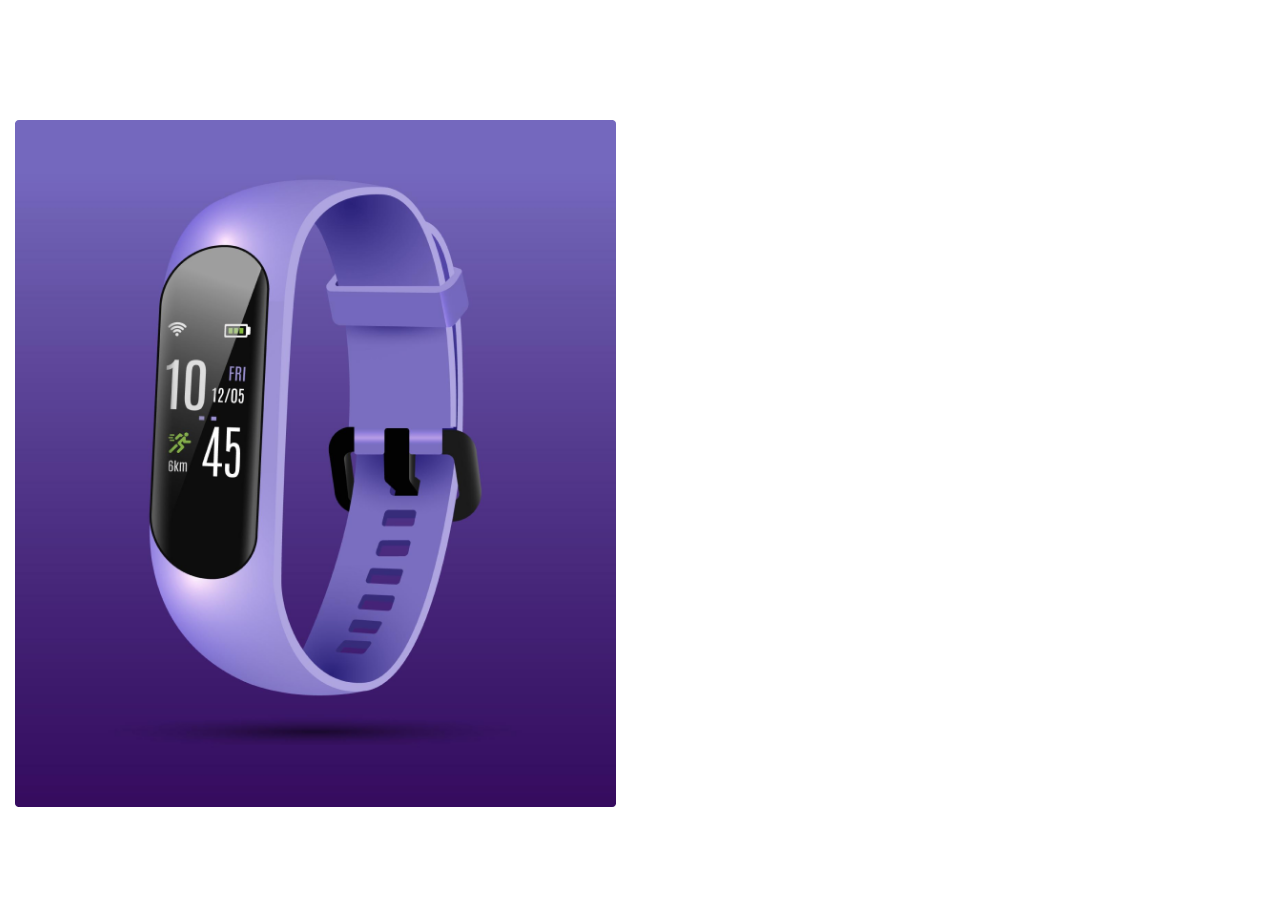
==== product-details.html @ db8105b0 "sass, bootstrap, fontawesome, font added" ====
<!DOCTYPE html>
<html lang="en">

<head>
    <meta charset="UTF-8">
    <meta name="viewport" content="width=device-width, initial-scale=1">
    <title>Product Detials Page HTML Template</title>
    <meta name="description" content="Responsive HTML5 Section Template">
    <meta name="keywords"
        content="product, product section, onepage, creative, modern, bootstrap 5, multipurpose, clean">
    <meta name="author" content="Themes Studio">
    <meta name="website" content="https://themes-studio.com">
    <meta name="email" content="themesstudiox@gmail.com">
    <meta name="version" content="1.0.0">
    <!-- favicon -->
    <link rel="shortcut icon" type="image/x-icon" href="assets/img/favicon.ico">
    <!-- Bootstrap Core CSS -->
    <link rel="stylesheet" href="assets/css/bootstrap.min.css">
    <!-- Fontawesome Icons CSS -->
    <link rel="stylesheet" href="assets/css/fontawesome-all.min.css">
    <!-- Custom  CSS -->
    <link rel="stylesheet" href="assets/css/style.css">
</head>

<body>
    <!-- ==========Product Section Starts Here========== -->
    <section class="product product--one">
        <div class="container">

            <div class="row g-5">

                <div class="col-xl-6 col-lg-6 col-md-12">
                    <div class="product__thumb">

                        <img class="img-fluid" src="assets/img/product/big-violet.png" alt="Product">

                    </div>
                </div>

                <div class="col-xl-6 col-lg-6 col-md-12 d-flex align-items-center">
                    <div class="product__content">



                    </div>
                </div>

            </div>
        </div>
    </section>
    <!-- ==========Product Section Ends Here========== -->

    <!-- JavaScript -->
    <script src="assets/js/bootstrap.bundle.min.js"></script>
    <script src="assets/js/app.js"></script>
</body>

</html>
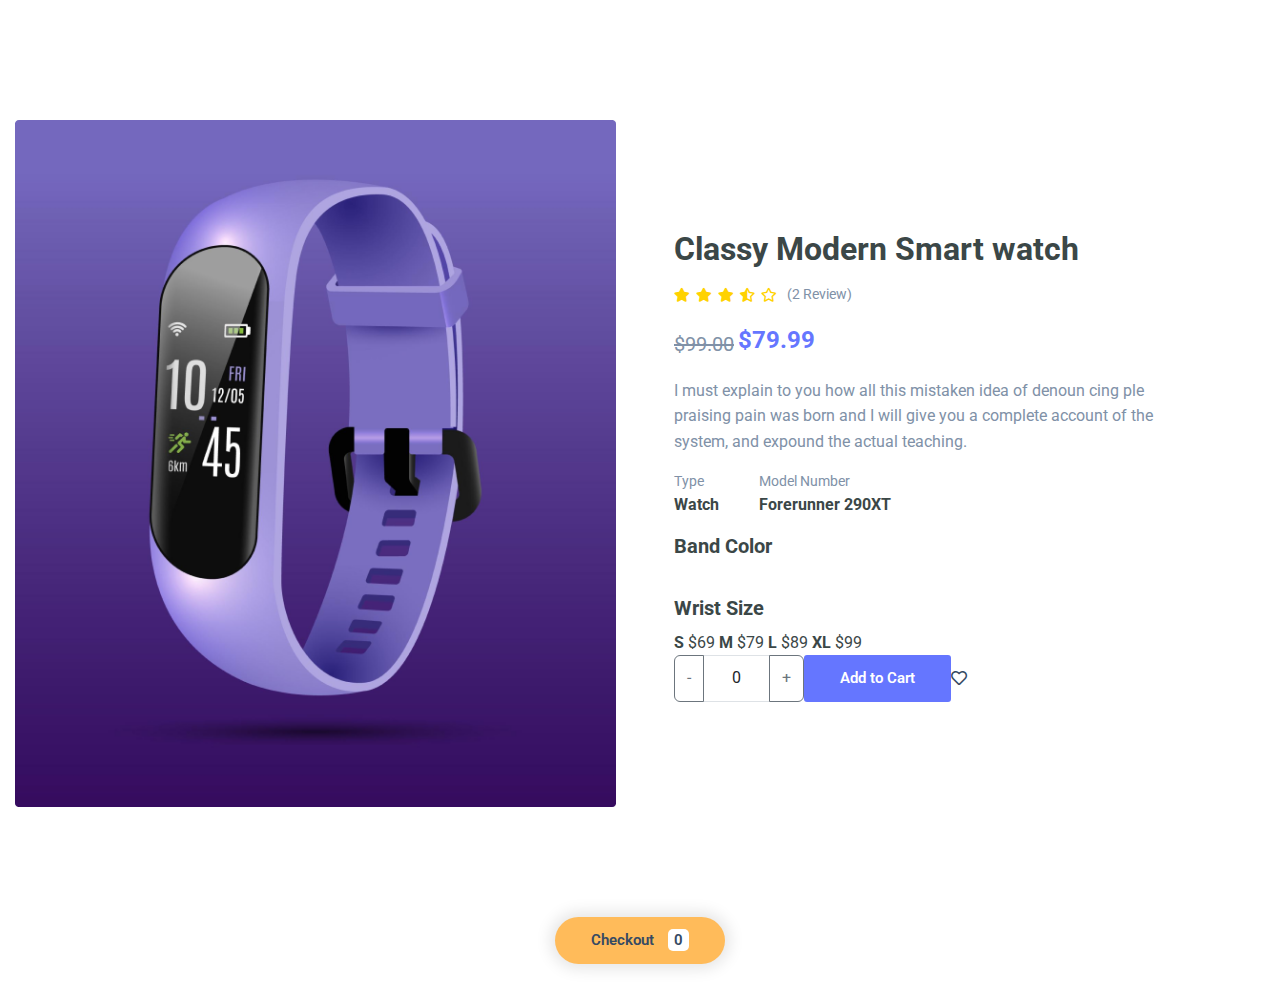
==== commit 06548ecc: "ui design completed" ====
--- a/product-details.html
+++ b/product-details.html
@@ -18,37 +18,164 @@
     <link rel="stylesheet" href="assets/css/bootstrap.min.css">
     <!-- Fontawesome Icons CSS -->
     <link rel="stylesheet" href="assets/css/fontawesome-all.min.css">
+    <!-- Spacing  CSS -->
+    <link rel="stylesheet" href="assets/css/spacing.css">
     <!-- Custom  CSS -->
     <link rel="stylesheet" href="assets/css/style.css">
 </head>
 
 <body>
-    <!-- ==========Product Section Starts Here========== -->
-    <section class="product product--one">
-        <div class="container">
+    <main>
 
-            <div class="row g-5">
+        <!-- ==========Product Section Starts Here========== -->
+        <section class="product product--one">
+            <div class="container">
 
-                <div class="col-xl-6 col-lg-6 col-md-12">
-                    <div class="product__thumb">
+                <div class="row g-5  mb_110">
 
-                        <img class="img-fluid" src="assets/img/product/big-violet.png" alt="Product">
+                    <div class="col-xl-6 col-lg-6 col-md-12">
+                        <div class="product__thumb">
 
+                            <img class="img-fluid" src="assets/img/product/big-violet.png" alt="Product">
+
+                        </div>
                     </div>
+
+                    <div class="col-xl-6 col-lg-6 col-md-12 d-flex align-items-center">
+                        <div class="product__content">
+
+                            <div class="product__content--name mb_10">
+                                <h2>Classy Modern Smart watch</h2>
+                            </div>
+
+                            <div class="product__content--rating-review">
+                                <div class="rating">
+                                    <i class="fas fa-star"></i>
+                                    <i class="fas fa-star"></i>
+                                    <i class="fas fa-star"></i>
+                                    <i class="fas fa-star-half-alt"></i>
+                                    <i class="far fa-star"></i>
+                                </div>
+                                <p class="review">(2 Review)</p>
+                            </div>
+
+                            <div class="product__content--price mb_12">
+                                <span class="old-price">$99.00</span>
+                                <h3 class="current-price">$79.99</h3>
+                            </div>
+
+                            <div class="product__content--description mb_14">
+                                <p>I must explain to you how all this mistaken idea of denoun cing ple praising pain was
+                                    born and I will give you a
+                                    complete account of the system, and expound the actual teaching.</p>
+                            </div>
+
+                            <div class="product__content--type-model mb_14">
+                                <div class="type">
+                                    <p>Type</p>
+                                    <span>Watch</span>
+                                </div>
+
+                                <div class="model">
+                                    <p>Model Number</p>
+                                    <span>Forerunner 290XT</span>
+                                </div>
+                            </div>
+
+                            <div class="product__content--brand-color">
+                                <h5>Band Color</h5>
+                                <div class="color-varient">
+
+                                    <!-- Violet Color Option -->
+                                    <input type="radio" class="btn-check" name="bandColor" id="colorViolet"
+                                        autocomplete="off" />
+                                    <label class="color-circle violet" for="colorViolet"></label>
+
+                                    <!-- Cyan Color Option -->
+                                    <input type="radio" class="btn-check" name="bandColor" id="colorCyan"
+                                        autocomplete="off" />
+                                    <label class="color-circle cyan" for="colorCyan"></label>
+
+                                    <!-- Blue Color Option -->
+                                    <input type="radio" class="btn-check" name="bandColor" id="colorBlue"
+                                        autocomplete="off" />
+                                    <label class="color-circle blue" for="colorBlue"></label>
+
+                                    <!-- Black Color Option -->
+                                    <input type="radio" class="btn-check" name="bandColor" id="colorBlack"
+                                        autocomplete="off" />
+                                    <label class="color-circle black" for="colorBlack"></label>
+
+                                </div>
+                            </div>
+
+                            <div class="product__content--size-varient">
+                                <h5>Wrist Size</h5>
+                                <div class="size-varient-all">
+
+                                    <input type="radio" class="btn-check" name="bandSize" id="SSize" value="69"
+                                        autocomplete="off" />
+                                    <label class="size-varient-item" for="SSize"><strong>S</strong> $69</label>
+
+                                    <input type="radio" class="btn-check" name="bandSize" id="MSize" value="79"
+                                        autocomplete="off" />
+                                    <label class="size-varient-item" for="MSize"><strong>M</strong> $79</label>
+
+                                    <input type="radio" class="btn-check" name="bandSize" id="LSize" value="89"
+                                        autocomplete="off" />
+                                    <label class="size-varient-item" for="LSize"><strong>L</strong> $89</label>
+
+                                    <input type="radio" class="btn-check" name="bandSize" id="XLSize" value="99"
+                                        autocomplete="off" />
+                                    <label class="size-varient-item" for="XLSize"><strong>XL</strong> $99</label>
+                                </div>
+                            </div>
+
+                            <!-- <p>Total Price: <span id="totalPrice">$69</span></p> -->
+
+                            <div class="product__content--cart-action">
+
+                                <div class="input-group" style="width: 130px">
+                                    <button class="btn btn-outline-secondary" type="button" id="decrement">
+                                        -
+                                    </button>
+                                    <input type="text" class="form-control text-center" value="0" id="quantity"
+                                        readonly />
+                                    <button class="btn btn-outline-secondary" type="button" id="increment">
+                                        +
+                                    </button>
+                                </div>
+
+                                <button class="ts-btn1">Add to Cart</button>
+
+                                <a class="heart d-flex align-items-center justify-content-center" href="#"><i
+                                        class="far fa-heart"></i></a>
+
+                            </div>
+
+                        </div>
+                    </div>
+
                 </div>
 
-                <div class="col-xl-6 col-lg-6 col-md-12 d-flex align-items-center">
-                    <div class="product__content">
+                <div class="row">
+
+                    <div class="col-xl-12">
+                        <div class="product-checkout-btn text-center">
+                            <button class="ts-btn2 btn-checkout" data-bs-toggle="modal" data-bs-target="#cartModal">
+                                Checkout <span id="total_item" class="count">0</span>
+                            </button>
+                        </div>
+                    </div>
+
+                </div>
 
 
+            </div>
+        </section>
+        <!-- ==========Product Section Ends Here========== -->
 
-                    </div>
-                </div>
-
-            </div>
-        </div>
-    </section>
-    <!-- ==========Product Section Ends Here========== -->
+    </main>
 
     <!-- JavaScript -->
     <script src="assets/js/bootstrap.bundle.min.js"></script>
--- a/assets/css/spacing.css
+++ b/assets/css/spacing.css
@@ -0,0 +1,6421 @@
+/*--
+    - Spacing All
+-----------------------------------------*/
+/*-- Margin Top --*/
+.mt_1 {
+    margin-top: 1px;
+}
+
+.mt_2 {
+    margin-top: 2px;
+}
+
+.mt_3 {
+    margin-top: 3px;
+}
+
+.mt_4 {
+    margin-top: 4px;
+}
+
+.mt_5 {
+    margin-top: 5px;
+}
+
+.mt_6 {
+    margin-top: 6px;
+}
+
+.mt_7 {
+    margin-top: 7px;
+}
+
+.mt_8 {
+    margin-top: 8px;
+}
+
+.mt_9 {
+    margin-top: 9px;
+}
+
+.mt_10 {
+    margin-top: 10px;
+}
+
+.mt_11 {
+    margin-top: 11px;
+}
+
+.mt_12 {
+    margin-top: 12px;
+}
+
+.mt_13 {
+    margin-top: 13px;
+}
+
+.mt_14 {
+    margin-top: 14px;
+}
+
+.mt_15 {
+    margin-top: 15px;
+}
+
+.mt_16 {
+    margin-top: 16px;
+}
+
+.mt_17 {
+    margin-top: 17px;
+}
+
+.mt_18 {
+    margin-top: 18px;
+}
+
+.mt_19 {
+    margin-top: 19px;
+}
+
+.mt_20 {
+    margin-top: 20px;
+}
+
+.mt_21 {
+    margin-top: 21px;
+}
+
+.mt_22 {
+    margin-top: 22px;
+}
+
+.mt_23 {
+    margin-top: 23px;
+}
+
+.mt_24 {
+    margin-top: 24px;
+}
+
+.mt_25 {
+    margin-top: 25px;
+}
+
+.mt_26 {
+    margin-top: 26px;
+}
+
+.mt_27 {
+    margin-top: 27px;
+}
+
+.mt_28 {
+    margin-top: 28px;
+}
+
+.mt_29 {
+    margin-top: 29px;
+}
+
+.mt_30 {
+    margin-top: 30px;
+}
+
+.mt_31 {
+    margin-top: 31px;
+}
+
+.mt_32 {
+    margin-top: 32px;
+}
+
+.mt_33 {
+    margin-top: 33px;
+}
+
+.mt_34 {
+    margin-top: 34px;
+}
+
+.mt_35 {
+    margin-top: 35px;
+}
+
+.mt_36 {
+    margin-top: 36px;
+}
+
+.mt_37 {
+    margin-top: 37px;
+}
+
+.mt_38 {
+    margin-top: 38px;
+}
+
+.mt_39 {
+    margin-top: 39px;
+}
+
+.mt_40 {
+    margin-top: 40px;
+}
+
+.mt_41 {
+    margin-top: 41px;
+}
+
+.mt_42 {
+    margin-top: 42px;
+}
+
+.mt_43 {
+    margin-top: 43px;
+}
+
+.mt_44 {
+    margin-top: 44px;
+}
+
+.mt_45 {
+    margin-top: 45px;
+}
+
+.mt_46 {
+    margin-top: 46px;
+}
+
+.mt_47 {
+    margin-top: 47px;
+}
+
+.mt_48 {
+    margin-top: 48px;
+}
+
+.mt_49 {
+    margin-top: 49px;
+}
+
+.mt_50 {
+    margin-top: 50px;
+}
+
+.mt_51 {
+    margin-top: 51px;
+}
+
+.mt_52 {
+    margin-top: 52px;
+}
+
+.mt_53 {
+    margin-top: 53px;
+}
+
+.mt_54 {
+    margin-top: 54px;
+}
+
+.mt_55 {
+    margin-top: 55px;
+}
+
+.mt_56 {
+    margin-top: 56px;
+}
+
+.mt_57 {
+    margin-top: 57px;
+}
+
+.mt_58 {
+    margin-top: 58px;
+}
+
+.mt_59 {
+    margin-top: 59px;
+}
+
+.mt_60 {
+    margin-top: 60px;
+}
+
+.mt_61 {
+    margin-top: 61px;
+}
+
+.mt_62 {
+    margin-top: 62px;
+}
+
+.mt_63 {
+    margin-top: 63px;
+}
+
+.mt_64 {
+    margin-top: 64px;
+}
+
+.mt_65 {
+    margin-top: 65px;
+}
+
+.mt_66 {
+    margin-top: 66px;
+}
+
+.mt_67 {
+    margin-top: 67px;
+}
+
+.mt_68 {
+    margin-top: 68px;
+}
+
+.mt_69 {
+    margin-top: 69px;
+}
+
+.mt_70 {
+    margin-top: 70px;
+}
+
+.mt_71 {
+    margin-top: 71px;
+}
+
+.mt_72 {
+    margin-top: 72px;
+}
+
+.mt_73 {
+    margin-top: 73px;
+}
+
+.mt_74 {
+    margin-top: 74px;
+}
+
+.mt_75 {
+    margin-top: 75px;
+}
+
+.mt_76 {
+    margin-top: 76px;
+}
+
+.mt_77 {
+    margin-top: 77px;
+}
+
+.mt_78 {
+    margin-top: 78px;
+}
+
+.mt_79 {
+    margin-top: 79px;
+}
+
+.mt_80 {
+    margin-top: 80px;
+}
+
+.mt_81 {
+    margin-top: 81px;
+}
+
+.mt_82 {
+    margin-top: 82px;
+}
+
+.mt_83 {
+    margin-top: 83px;
+}
+
+.mt_84 {
+    margin-top: 84px;
+}
+
+.mt_85 {
+    margin-top: 85px;
+}
+
+.mt_86 {
+    margin-top: 86px;
+}
+
+.mt_87 {
+    margin-top: 87px;
+}
+
+.mt_88 {
+    margin-top: 88px;
+}
+
+.mt_89 {
+    margin-top: 89px;
+}
+
+.mt_90 {
+    margin-top: 90px;
+}
+
+.mt_91 {
+    margin-top: 91px;
+}
+
+.mt_92 {
+    margin-top: 92px;
+}
+
+.mt_93 {
+    margin-top: 93px;
+}
+
+.mt_94 {
+    margin-top: 94px;
+}
+
+.mt_95 {
+    margin-top: 95px;
+}
+
+.mt_96 {
+    margin-top: 96px;
+}
+
+.mt_97 {
+    margin-top: 97px;
+}
+
+.mt_98 {
+    margin-top: 98px;
+}
+
+.mt_99 {
+    margin-top: 99px;
+}
+
+.mt_100 {
+    margin-top: 100px;
+}
+
+.mt_101 {
+    margin-top: 101px;
+}
+
+.mt_102 {
+    margin-top: 102px;
+}
+
+.mt_103 {
+    margin-top: 103px;
+}
+
+.mt_104 {
+    margin-top: 104px;
+}
+
+.mt_105 {
+    margin-top: 105px;
+}
+
+.mt_106 {
+    margin-top: 106px;
+}
+
+.mt_107 {
+    margin-top: 107px;
+}
+
+.mt_108 {
+    margin-top: 108px;
+}
+
+.mt_109 {
+    margin-top: 109px;
+}
+
+.mt_110 {
+    margin-top: 110px;
+}
+
+.mt_111 {
+    margin-top: 111px;
+}
+
+.mt_112 {
+    margin-top: 112px;
+}
+
+.mt_113 {
+    margin-top: 113px;
+}
+
+.mt_114 {
+    margin-top: 114px;
+}
+
+.mt_115 {
+    margin-top: 115px;
+}
+
+.mt_116 {
+    margin-top: 116px;
+}
+
+.mt_117 {
+    margin-top: 117px;
+}
+
+.mt_118 {
+    margin-top: 118px;
+}
+
+.mt_119 {
+    margin-top: 119px;
+}
+
+.mt_120 {
+    margin-top: 120px;
+}
+
+.mt_121 {
+    margin-top: 121px;
+}
+
+.mt_122 {
+    margin-top: 122px;
+}
+
+.mt_123 {
+    margin-top: 123px;
+}
+
+.mt_124 {
+    margin-top: 124px;
+}
+
+.mt_125 {
+    margin-top: 125px;
+}
+
+.mt_126 {
+    margin-top: 126px;
+}
+
+.mt_127 {
+    margin-top: 127px;
+}
+
+.mt_128 {
+    margin-top: 128px;
+}
+
+.mt_129 {
+    margin-top: 129px;
+}
+
+.mt_130 {
+    margin-top: 130px;
+}
+
+.mt_131 {
+    margin-top: 131px;
+}
+
+.mt_132 {
+    margin-top: 132px;
+}
+
+.mt_133 {
+    margin-top: 133px;
+}
+
+.mt_134 {
+    margin-top: 134px;
+}
+
+.mt_135 {
+    margin-top: 135px;
+}
+
+.mt_136 {
+    margin-top: 136px;
+}
+
+.mt_137 {
+    margin-top: 137px;
+}
+
+.mt_138 {
+    margin-top: 138px;
+}
+
+.mt_139 {
+    margin-top: 139px;
+}
+
+.mt_140 {
+    margin-top: 140px;
+}
+
+.mt_141 {
+    margin-top: 141px;
+}
+
+.mt_142 {
+    margin-top: 142px;
+}
+
+.mt_143 {
+    margin-top: 143px;
+}
+
+.mt_144 {
+    margin-top: 144px;
+}
+
+.mt_145 {
+    margin-top: 145px;
+}
+
+.mt_146 {
+    margin-top: 146px;
+}
+
+.mt_147 {
+    margin-top: 147px;
+}
+
+.mt_148 {
+    margin-top: 148px;
+}
+
+.mt_149 {
+    margin-top: 149px;
+}
+
+.mt_150 {
+    margin-top: 150px;
+}
+
+.mt_151 {
+    margin-top: 151px;
+}
+
+.mt_152 {
+    margin-top: 152px;
+}
+
+.mt_153 {
+    margin-top: 153px;
+}
+
+.mt_154 {
+    margin-top: 154px;
+}
+
+.mt_155 {
+    margin-top: 155px;
+}
+
+.mt_156 {
+    margin-top: 156px;
+}
+
+.mt_157 {
+    margin-top: 157px;
+}
+
+.mt_158 {
+    margin-top: 158px;
+}
+
+.mt_159 {
+    margin-top: 159px;
+}
+
+.mt_160 {
+    margin-top: 160px;
+}
+
+.mt_161 {
+    margin-top: 161px;
+}
+
+.mt_162 {
+    margin-top: 162px;
+}
+
+.mt_163 {
+    margin-top: 163px;
+}
+
+.mt_164 {
+    margin-top: 164px;
+}
+
+.mt_165 {
+    margin-top: 165px;
+}
+
+.mt_166 {
+    margin-top: 166px;
+}
+
+.mt_167 {
+    margin-top: 167px;
+}
+
+.mt_168 {
+    margin-top: 168px;
+}
+
+.mt_169 {
+    margin-top: 169px;
+}
+
+.mt_170 {
+    margin-top: 170px;
+}
+
+.mt_171 {
+    margin-top: 171px;
+}
+
+.mt_172 {
+    margin-top: 172px;
+}
+
+.mt_173 {
+    margin-top: 173px;
+}
+
+.mt_174 {
+    margin-top: 174px;
+}
+
+.mt_175 {
+    margin-top: 175px;
+}
+
+.mt_176 {
+    margin-top: 176px;
+}
+
+.mt_177 {
+    margin-top: 177px;
+}
+
+.mt_178 {
+    margin-top: 178px;
+}
+
+.mt_179 {
+    margin-top: 179px;
+}
+
+.mt_180 {
+    margin-top: 180px;
+}
+
+.mt_181 {
+    margin-top: 181px;
+}
+
+.mt_182 {
+    margin-top: 182px;
+}
+
+.mt_183 {
+    margin-top: 183px;
+}
+
+.mt_184 {
+    margin-top: 184px;
+}
+
+.mt_185 {
+    margin-top: 185px;
+}
+
+.mt_186 {
+    margin-top: 186px;
+}
+
+.mt_187 {
+    margin-top: 187px;
+}
+
+.mt_188 {
+    margin-top: 188px;
+}
+
+.mt_189 {
+    margin-top: 189px;
+}
+
+.mt_190 {
+    margin-top: 190px;
+}
+
+.mt_191 {
+    margin-top: 191px;
+}
+
+.mt_192 {
+    margin-top: 192px;
+}
+
+.mt_193 {
+    margin-top: 193px;
+}
+
+.mt_194 {
+    margin-top: 194px;
+}
+
+.mt_195 {
+    margin-top: 195px;
+}
+
+.mt_196 {
+    margin-top: 196px;
+}
+
+.mt_197 {
+    margin-top: 197px;
+}
+
+.mt_198 {
+    margin-top: 198px;
+}
+
+.mt_199 {
+    margin-top: 199px;
+}
+
+.mt_200 {
+    margin-top: 200px;
+}
+
+/*-- Margin Bottom --*/
+.mb_1 {
+    margin-bottom: 1px;
+}
+
+.mb_2 {
+    margin-bottom: 2px;
+}
+
+.mb_3 {
+    margin-bottom: 3px;
+}
+
+.mb_4 {
+    margin-bottom: 4px;
+}
+
+.mb_5 {
+    margin-bottom: 5px;
+}
+
+.mb_6 {
+    margin-bottom: 6px;
+}
+
+.mb_7 {
+    margin-bottom: 7px;
+}
+
+.mb_8 {
+    margin-bottom: 8px;
+}
+
+.mb_9 {
+    margin-bottom: 9px;
+}
+
+.mb_10 {
+    margin-bottom: 10px;
+}
+
+.mb_11 {
+    margin-bottom: 11px;
+}
+
+.mb_12 {
+    margin-bottom: 12px;
+}
+
+.mb_13 {
+    margin-bottom: 13px;
+}
+
+.mb_14 {
+    margin-bottom: 14px;
+}
+
+.mb_15 {
+    margin-bottom: 15px;
+}
+
+.mb_16 {
+    margin-bottom: 16px;
+}
+
+.mb_17 {
+    margin-bottom: 17px;
+}
+
+.mb_18 {
+    margin-bottom: 18px;
+}
+
+.mb_19 {
+    margin-bottom: 19px;
+}
+
+.mb_20 {
+    margin-bottom: 20px;
+}
+
+.mb_21 {
+    margin-bottom: 21px;
+}
+
+.mb_22 {
+    margin-bottom: 22px;
+}
+
+.mb_23 {
+    margin-bottom: 23px;
+}
+
+.mb_24 {
+    margin-bottom: 24px;
+}
+
+.mb_25 {
+    margin-bottom: 25px;
+}
+
+.mb_26 {
+    margin-bottom: 26px;
+}
+
+.mb_27 {
+    margin-bottom: 27px;
+}
+
+.mb_28 {
+    margin-bottom: 28px;
+}
+
+.mb_29 {
+    margin-bottom: 29px;
+}
+
+.mb_30 {
+    margin-bottom: 30px;
+}
+
+.mb_31 {
+    margin-bottom: 31px;
+}
+
+.mb_32 {
+    margin-bottom: 32px;
+}
+
+.mb_33 {
+    margin-bottom: 33px;
+}
+
+.mb_34 {
+    margin-bottom: 34px;
+}
+
+.mb_35 {
+    margin-bottom: 35px;
+}
+
+.mb_36 {
+    margin-bottom: 36px;
+}
+
+.mb_37 {
+    margin-bottom: 37px;
+}
+
+.mb_38 {
+    margin-bottom: 38px;
+}
+
+.mb_39 {
+    margin-bottom: 39px;
+}
+
+.mb_40 {
+    margin-bottom: 40px;
+}
+
+.mb_41 {
+    margin-bottom: 41px;
+}
+
+.mb_42 {
+    margin-bottom: 42px;
+}
+
+.mb_43 {
+    margin-bottom: 43px;
+}
+
+.mb_44 {
+    margin-bottom: 44px;
+}
+
+.mb_45 {
+    margin-bottom: 45px;
+}
+
+.mb_46 {
+    margin-bottom: 46px;
+}
+
+.mb_47 {
+    margin-bottom: 47px;
+}
+
+.mb_48 {
+    margin-bottom: 48px;
+}
+
+.mb_49 {
+    margin-bottom: 49px;
+}
+
+.mb_50 {
+    margin-bottom: 50px;
+}
+
+.mb_51 {
+    margin-bottom: 51px;
+}
+
+.mb_52 {
+    margin-bottom: 52px;
+}
+
+.mb_53 {
+    margin-bottom: 53px;
+}
+
+.mb_54 {
+    margin-bottom: 54px;
+}
+
+.mb_55 {
+    margin-bottom: 55px;
+}
+
+.mb_56 {
+    margin-bottom: 56px;
+}
+
+.mb_57 {
+    margin-bottom: 57px;
+}
+
+.mb_58 {
+    margin-bottom: 58px;
+}
+
+.mb_59 {
+    margin-bottom: 59px;
+}
+
+.mb_60 {
+    margin-bottom: 60px;
+}
+
+.mb_61 {
+    margin-bottom: 61px;
+}
+
+.mb_62 {
+    margin-bottom: 62px;
+}
+
+.mb_63 {
+    margin-bottom: 63px;
+}
+
+.mb_64 {
+    margin-bottom: 64px;
+}
+
+.mb_65 {
+    margin-bottom: 65px;
+}
+
+.mb_66 {
+    margin-bottom: 66px;
+}
+
+.mb_67 {
+    margin-bottom: 67px;
+}
+
+.mb_68 {
+    margin-bottom: 68px;
+}
+
+.mb_69 {
+    margin-bottom: 69px;
+}
+
+.mb_70 {
+    margin-bottom: 70px;
+}
+
+.mb_71 {
+    margin-bottom: 71px;
+}
+
+.mb_72 {
+    margin-bottom: 72px;
+}
+
+.mb_73 {
+    margin-bottom: 73px;
+}
+
+.mb_74 {
+    margin-bottom: 74px;
+}
+
+.mb_75 {
+    margin-bottom: 75px;
+}
+
+.mb_76 {
+    margin-bottom: 76px;
+}
+
+.mb_77 {
+    margin-bottom: 77px;
+}
+
+.mb_78 {
+    margin-bottom: 78px;
+}
+
+.mb_79 {
+    margin-bottom: 79px;
+}
+
+.mb_80 {
+    margin-bottom: 80px;
+}
+
+.mb_81 {
+    margin-bottom: 81px;
+}
+
+.mb_82 {
+    margin-bottom: 82px;
+}
+
+.mb_83 {
+    margin-bottom: 83px;
+}
+
+.mb_84 {
+    margin-bottom: 84px;
+}
+
+.mb_85 {
+    margin-bottom: 85px;
+}
+
+.mb_86 {
+    margin-bottom: 86px;
+}
+
+.mb_87 {
+    margin-bottom: 87px;
+}
+
+.mb_88 {
+    margin-bottom: 88px;
+}
+
+.mb_89 {
+    margin-bottom: 89px;
+}
+
+.mb_90 {
+    margin-bottom: 90px;
+}
+
+.mb_91 {
+    margin-bottom: 91px;
+}
+
+.mb_92 {
+    margin-bottom: 92px;
+}
+
+.mb_93 {
+    margin-bottom: 93px;
+}
+
+.mb_94 {
+    margin-bottom: 94px;
+}
+
+.mb_95 {
+    margin-bottom: 95px;
+}
+
+.mb_96 {
+    margin-bottom: 96px;
+}
+
+.mb_97 {
+    margin-bottom: 97px;
+}
+
+.mb_98 {
+    margin-bottom: 98px;
+}
+
+.mb_99 {
+    margin-bottom: 99px;
+}
+
+.mb_100 {
+    margin-bottom: 100px;
+}
+
+.mb_101 {
+    margin-bottom: 101px;
+}
+
+.mb_102 {
+    margin-bottom: 102px;
+}
+
+.mb_103 {
+    margin-bottom: 103px;
+}
+
+.mb_104 {
+    margin-bottom: 104px;
+}
+
+.mb_105 {
+    margin-bottom: 105px;
+}
+
+.mb_106 {
+    margin-bottom: 106px;
+}
+
+.mb_107 {
+    margin-bottom: 107px;
+}
+
+.mb_108 {
+    margin-bottom: 108px;
+}
+
+.mb_109 {
+    margin-bottom: 109px;
+}
+
+.mb_110 {
+    margin-bottom: 110px;
+}
+
+.mb_111 {
+    margin-bottom: 111px;
+}
+
+.mb_112 {
+    margin-bottom: 112px;
+}
+
+.mb_113 {
+    margin-bottom: 113px;
+}
+
+.mb_114 {
+    margin-bottom: 114px;
+}
+
+.mb_115 {
+    margin-bottom: 115px;
+}
+
+.mb_116 {
+    margin-bottom: 116px;
+}
+
+.mb_117 {
+    margin-bottom: 117px;
+}
+
+.mb_118 {
+    margin-bottom: 118px;
+}
+
+.mb_119 {
+    margin-bottom: 119px;
+}
+
+.mb_120 {
+    margin-bottom: 120px;
+}
+
+.mb_121 {
+    margin-bottom: 121px;
+}
+
+.mb_122 {
+    margin-bottom: 122px;
+}
+
+.mb_123 {
+    margin-bottom: 123px;
+}
+
+.mb_124 {
+    margin-bottom: 124px;
+}
+
+.mb_125 {
+    margin-bottom: 125px;
+}
+
+.mb_126 {
+    margin-bottom: 126px;
+}
+
+.mb_127 {
+    margin-bottom: 127px;
+}
+
+.mb_128 {
+    margin-bottom: 128px;
+}
+
+.mb_129 {
+    margin-bottom: 129px;
+}
+
+.mb_130 {
+    margin-bottom: 130px;
+}
+
+.mb_131 {
+    margin-bottom: 131px;
+}
+
+.mb_132 {
+    margin-bottom: 132px;
+}
+
+.mb_133 {
+    margin-bottom: 133px;
+}
+
+.mb_134 {
+    margin-bottom: 134px;
+}
+
+.mb_135 {
+    margin-bottom: 135px;
+}
+
+.mb_136 {
+    margin-bottom: 136px;
+}
+
+.mb_137 {
+    margin-bottom: 137px;
+}
+
+.mb_138 {
+    margin-bottom: 138px;
+}
+
+.mb_139 {
+    margin-bottom: 139px;
+}
+
+.mb_140 {
+    margin-bottom: 140px;
+}
+
+.mb_141 {
+    margin-bottom: 141px;
+}
+
+.mb_142 {
+    margin-bottom: 142px;
+}
+
+.mb_143 {
+    margin-bottom: 143px;
+}
+
+.mb_144 {
+    margin-bottom: 144px;
+}
+
+.mb_145 {
+    margin-bottom: 145px;
+}
+
+.mb_146 {
+    margin-bottom: 146px;
+}
+
+.mb_147 {
+    margin-bottom: 147px;
+}
+
+.mb_148 {
+    margin-bottom: 148px;
+}
+
+.mb_149 {
+    margin-bottom: 149px;
+}
+
+.mb_150 {
+    margin-bottom: 150px;
+}
+
+.mb_151 {
+    margin-bottom: 151px;
+}
+
+.mb_152 {
+    margin-bottom: 152px;
+}
+
+.mb_153 {
+    margin-bottom: 153px;
+}
+
+.mb_154 {
+    margin-bottom: 154px;
+}
+
+.mb_155 {
+    margin-bottom: 155px;
+}
+
+.mb_156 {
+    margin-bottom: 156px;
+}
+
+.mb_157 {
+    margin-bottom: 157px;
+}
+
+.mb_158 {
+    margin-bottom: 158px;
+}
+
+.mb_159 {
+    margin-bottom: 159px;
+}
+
+.mb_160 {
+    margin-bottom: 160px;
+}
+
+.mb_161 {
+    margin-bottom: 161px;
+}
+
+.mb_162 {
+    margin-bottom: 162px;
+}
+
+.mb_163 {
+    margin-bottom: 163px;
+}
+
+.mb_164 {
+    margin-bottom: 164px;
+}
+
+.mb_165 {
+    margin-bottom: 165px;
+}
+
+.mb_166 {
+    margin-bottom: 166px;
+}
+
+.mb_167 {
+    margin-bottom: 167px;
+}
+
+.mb_168 {
+    margin-bottom: 168px;
+}
+
+.mb_169 {
+    margin-bottom: 169px;
+}
+
+.mb_170 {
+    margin-bottom: 170px;
+}
+
+.mb_171 {
+    margin-bottom: 171px;
+}
+
+.mb_172 {
+    margin-bottom: 172px;
+}
+
+.mb_173 {
+    margin-bottom: 173px;
+}
+
+.mb_174 {
+    margin-bottom: 174px;
+}
+
+.mb_175 {
+    margin-bottom: 175px;
+}
+
+.mb_176 {
+    margin-bottom: 176px;
+}
+
+.mb_177 {
+    margin-bottom: 177px;
+}
+
+.mb_178 {
+    margin-bottom: 178px;
+}
+
+.mb_179 {
+    margin-bottom: 179px;
+}
+
+.mb_180 {
+    margin-bottom: 180px;
+}
+
+.mb_181 {
+    margin-bottom: 181px;
+}
+
+.mb_182 {
+    margin-bottom: 182px;
+}
+
+.mb_183 {
+    margin-bottom: 183px;
+}
+
+.mb_184 {
+    margin-bottom: 184px;
+}
+
+.mb_185 {
+    margin-bottom: 185px;
+}
+
+.mb_186 {
+    margin-bottom: 186px;
+}
+
+.mb_187 {
+    margin-bottom: 187px;
+}
+
+.mb_188 {
+    margin-bottom: 188px;
+}
+
+.mb_189 {
+    margin-bottom: 189px;
+}
+
+.mb_190 {
+    margin-bottom: 190px;
+}
+
+.mb_191 {
+    margin-bottom: 191px;
+}
+
+.mb_192 {
+    margin-bottom: 192px;
+}
+
+.mb_193 {
+    margin-bottom: 193px;
+}
+
+.mb_194 {
+    margin-bottom: 194px;
+}
+
+.mb_195 {
+    margin-bottom: 195px;
+}
+
+.mb_196 {
+    margin-bottom: 196px;
+}
+
+.mb_197 {
+    margin-bottom: 197px;
+}
+
+.mb_198 {
+    margin-bottom: 198px;
+}
+
+.mb_199 {
+    margin-bottom: 199px;
+}
+
+.mb_200 {
+    margin-bottom: 200px;
+}
+
+/*-- Margin Left --*/
+.ml_1 {
+    margin-left: 1px;
+}
+
+.ml_2 {
+    margin-left: 2px;
+}
+
+.ml_3 {
+    margin-left: 3px;
+}
+
+.ml_4 {
+    margin-left: 4px;
+}
+
+.ml_5 {
+    margin-left: 5px;
+}
+
+.ml_6 {
+    margin-left: 6px;
+}
+
+.ml_7 {
+    margin-left: 7px;
+}
+
+.ml_8 {
+    margin-left: 8px;
+}
+
+.ml_9 {
+    margin-left: 9px;
+}
+
+.ml_10 {
+    margin-left: 10px;
+}
+
+.ml_11 {
+    margin-left: 11px;
+}
+
+.ml_12 {
+    margin-left: 12px;
+}
+
+.ml_13 {
+    margin-left: 13px;
+}
+
+.ml_14 {
+    margin-left: 14px;
+}
+
+.ml_15 {
+    margin-left: 15px;
+}
+
+.ml_16 {
+    margin-left: 16px;
+}
+
+.ml_17 {
+    margin-left: 17px;
+}
+
+.ml_18 {
+    margin-left: 18px;
+}
+
+.ml_19 {
+    margin-left: 19px;
+}
+
+.ml_20 {
+    margin-left: 20px;
+}
+
+.ml_21 {
+    margin-left: 21px;
+}
+
+.ml_22 {
+    margin-left: 22px;
+}
+
+.ml_23 {
+    margin-left: 23px;
+}
+
+.ml_24 {
+    margin-left: 24px;
+}
+
+.ml_25 {
+    margin-left: 25px;
+}
+
+.ml_26 {
+    margin-left: 26px;
+}
+
+.ml_27 {
+    margin-left: 27px;
+}
+
+.ml_28 {
+    margin-left: 28px;
+}
+
+.ml_29 {
+    margin-left: 29px;
+}
+
+.ml_30 {
+    margin-left: 30px;
+}
+
+.ml_31 {
+    margin-left: 31px;
+}
+
+.ml_32 {
+    margin-left: 32px;
+}
+
+.ml_33 {
+    margin-left: 33px;
+}
+
+.ml_34 {
+    margin-left: 34px;
+}
+
+.ml_35 {
+    margin-left: 35px;
+}
+
+.ml_36 {
+    margin-left: 36px;
+}
+
+.ml_37 {
+    margin-left: 37px;
+}
+
+.ml_38 {
+    margin-left: 38px;
+}
+
+.ml_39 {
+    margin-left: 39px;
+}
+
+.ml_40 {
+    margin-left: 40px;
+}
+
+.ml_41 {
+    margin-left: 41px;
+}
+
+.ml_42 {
+    margin-left: 42px;
+}
+
+.ml_43 {
+    margin-left: 43px;
+}
+
+.ml_44 {
+    margin-left: 44px;
+}
+
+.ml_45 {
+    margin-left: 45px;
+}
+
+.ml_46 {
+    margin-left: 46px;
+}
+
+.ml_47 {
+    margin-left: 47px;
+}
+
+.ml_48 {
+    margin-left: 48px;
+}
+
+.ml_49 {
+    margin-left: 49px;
+}
+
+.ml_50 {
+    margin-left: 50px;
+}
+
+.ml_51 {
+    margin-left: 51px;
+}
+
+.ml_52 {
+    margin-left: 52px;
+}
+
+.ml_53 {
+    margin-left: 53px;
+}
+
+.ml_54 {
+    margin-left: 54px;
+}
+
+.ml_55 {
+    margin-left: 55px;
+}
+
+.ml_56 {
+    margin-left: 56px;
+}
+
+.ml_57 {
+    margin-left: 57px;
+}
+
+.ml_58 {
+    margin-left: 58px;
+}
+
+.ml_59 {
+    margin-left: 59px;
+}
+
+.ml_60 {
+    margin-left: 60px;
+}
+
+.ml_61 {
+    margin-left: 61px;
+}
+
+.ml_62 {
+    margin-left: 62px;
+}
+
+.ml_63 {
+    margin-left: 63px;
+}
+
+.ml_64 {
+    margin-left: 64px;
+}
+
+.ml_65 {
+    margin-left: 65px;
+}
+
+.ml_66 {
+    margin-left: 66px;
+}
+
+.ml_67 {
+    margin-left: 67px;
+}
+
+.ml_68 {
+    margin-left: 68px;
+}
+
+.ml_69 {
+    margin-left: 69px;
+}
+
+.ml_70 {
+    margin-left: 70px;
+}
+
+.ml_71 {
+    margin-left: 71px;
+}
+
+.ml_72 {
+    margin-left: 72px;
+}
+
+.ml_73 {
+    margin-left: 73px;
+}
+
+.ml_74 {
+    margin-left: 74px;
+}
+
+.ml_75 {
+    margin-left: 75px;
+}
+
+.ml_76 {
+    margin-left: 76px;
+}
+
+.ml_77 {
+    margin-left: 77px;
+}
+
+.ml_78 {
+    margin-left: 78px;
+}
+
+.ml_79 {
+    margin-left: 79px;
+}
+
+.ml_80 {
+    margin-left: 80px;
+}
+
+.ml_81 {
+    margin-left: 81px;
+}
+
+.ml_82 {
+    margin-left: 82px;
+}
+
+.ml_83 {
+    margin-left: 83px;
+}
+
+.ml_84 {
+    margin-left: 84px;
+}
+
+.ml_85 {
+    margin-left: 85px;
+}
+
+.ml_86 {
+    margin-left: 86px;
+}
+
+.ml_87 {
+    margin-left: 87px;
+}
+
+.ml_88 {
+    margin-left: 88px;
+}
+
+.ml_89 {
+    margin-left: 89px;
+}
+
+.ml_90 {
+    margin-left: 90px;
+}
+
+.ml_91 {
+    margin-left: 91px;
+}
+
+.ml_92 {
+    margin-left: 92px;
+}
+
+.ml_93 {
+    margin-left: 93px;
+}
+
+.ml_94 {
+    margin-left: 94px;
+}
+
+.ml_95 {
+    margin-left: 95px;
+}
+
+.ml_96 {
+    margin-left: 96px;
+}
+
+.ml_97 {
+    margin-left: 97px;
+}
+
+.ml_98 {
+    margin-left: 98px;
+}
+
+.ml_99 {
+    margin-left: 99px;
+}
+
+.ml_100 {
+    margin-left: 100px;
+}
+
+.ml_101 {
+    margin-left: 101px;
+}
+
+.ml_102 {
+    margin-left: 102px;
+}
+
+.ml_103 {
+    margin-left: 103px;
+}
+
+.ml_104 {
+    margin-left: 104px;
+}
+
+.ml_105 {
+    margin-left: 105px;
+}
+
+.ml_106 {
+    margin-left: 106px;
+}
+
+.ml_107 {
+    margin-left: 107px;
+}
+
+.ml_108 {
+    margin-left: 108px;
+}
+
+.ml_109 {
+    margin-left: 109px;
+}
+
+.ml_110 {
+    margin-left: 110px;
+}
+
+.ml_111 {
+    margin-left: 111px;
+}
+
+.ml_112 {
+    margin-left: 112px;
+}
+
+.ml_113 {
+    margin-left: 113px;
+}
+
+.ml_114 {
+    margin-left: 114px;
+}
+
+.ml_115 {
+    margin-left: 115px;
+}
+
+.ml_116 {
+    margin-left: 116px;
+}
+
+.ml_117 {
+    margin-left: 117px;
+}
+
+.ml_118 {
+    margin-left: 118px;
+}
+
+.ml_119 {
+    margin-left: 119px;
+}
+
+.ml_120 {
+    margin-left: 120px;
+}
+
+.ml_121 {
+    margin-left: 121px;
+}
+
+.ml_122 {
+    margin-left: 122px;
+}
+
+.ml_123 {
+    margin-left: 123px;
+}
+
+.ml_124 {
+    margin-left: 124px;
+}
+
+.ml_125 {
+    margin-left: 125px;
+}
+
+.ml_126 {
+    margin-left: 126px;
+}
+
+.ml_127 {
+    margin-left: 127px;
+}
+
+.ml_128 {
+    margin-left: 128px;
+}
+
+.ml_129 {
+    margin-left: 129px;
+}
+
+.ml_130 {
+    margin-left: 130px;
+}
+
+.ml_131 {
+    margin-left: 131px;
+}
+
+.ml_132 {
+    margin-left: 132px;
+}
+
+.ml_133 {
+    margin-left: 133px;
+}
+
+.ml_134 {
+    margin-left: 134px;
+}
+
+.ml_135 {
+    margin-left: 135px;
+}
+
+.ml_136 {
+    margin-left: 136px;
+}
+
+.ml_137 {
+    margin-left: 137px;
+}
+
+.ml_138 {
+    margin-left: 138px;
+}
+
+.ml_139 {
+    margin-left: 139px;
+}
+
+.ml_140 {
+    margin-left: 140px;
+}
+
+.ml_141 {
+    margin-left: 141px;
+}
+
+.ml_142 {
+    margin-left: 142px;
+}
+
+.ml_143 {
+    margin-left: 143px;
+}
+
+.ml_144 {
+    margin-left: 144px;
+}
+
+.ml_145 {
+    margin-left: 145px;
+}
+
+.ml_146 {
+    margin-left: 146px;
+}
+
+.ml_147 {
+    margin-left: 147px;
+}
+
+.ml_148 {
+    margin-left: 148px;
+}
+
+.ml_149 {
+    margin-left: 149px;
+}
+
+.ml_150 {
+    margin-left: 150px;
+}
+
+.ml_151 {
+    margin-left: 151px;
+}
+
+.ml_152 {
+    margin-left: 152px;
+}
+
+.ml_153 {
+    margin-left: 153px;
+}
+
+.ml_154 {
+    margin-left: 154px;
+}
+
+.ml_155 {
+    margin-left: 155px;
+}
+
+.ml_156 {
+    margin-left: 156px;
+}
+
+.ml_157 {
+    margin-left: 157px;
+}
+
+.ml_158 {
+    margin-left: 158px;
+}
+
+.ml_159 {
+    margin-left: 159px;
+}
+
+.ml_160 {
+    margin-left: 160px;
+}
+
+.ml_161 {
+    margin-left: 161px;
+}
+
+.ml_162 {
+    margin-left: 162px;
+}
+
+.ml_163 {
+    margin-left: 163px;
+}
+
+.ml_164 {
+    margin-left: 164px;
+}
+
+.ml_165 {
+    margin-left: 165px;
+}
+
+.ml_166 {
+    margin-left: 166px;
+}
+
+.ml_167 {
+    margin-left: 167px;
+}
+
+.ml_168 {
+    margin-left: 168px;
+}
+
+.ml_169 {
+    margin-left: 169px;
+}
+
+.ml_170 {
+    margin-left: 170px;
+}
+
+.ml_171 {
+    margin-left: 171px;
+}
+
+.ml_172 {
+    margin-left: 172px;
+}
+
+.ml_173 {
+    margin-left: 173px;
+}
+
+.ml_174 {
+    margin-left: 174px;
+}
+
+.ml_175 {
+    margin-left: 175px;
+}
+
+.ml_176 {
+    margin-left: 176px;
+}
+
+.ml_177 {
+    margin-left: 177px;
+}
+
+.ml_178 {
+    margin-left: 178px;
+}
+
+.ml_179 {
+    margin-left: 179px;
+}
+
+.ml_180 {
+    margin-left: 180px;
+}
+
+.ml_181 {
+    margin-left: 181px;
+}
+
+.ml_182 {
+    margin-left: 182px;
+}
+
+.ml_183 {
+    margin-left: 183px;
+}
+
+.ml_184 {
+    margin-left: 184px;
+}
+
+.ml_185 {
+    margin-left: 185px;
+}
+
+.ml_186 {
+    margin-left: 186px;
+}
+
+.ml_187 {
+    margin-left: 187px;
+}
+
+.ml_188 {
+    margin-left: 188px;
+}
+
+.ml_189 {
+    margin-left: 189px;
+}
+
+.ml_190 {
+    margin-left: 190px;
+}
+
+.ml_191 {
+    margin-left: 191px;
+}
+
+.ml_192 {
+    margin-left: 192px;
+}
+
+.ml_193 {
+    margin-left: 193px;
+}
+
+.ml_194 {
+    margin-left: 194px;
+}
+
+.ml_195 {
+    margin-left: 195px;
+}
+
+.ml_196 {
+    margin-left: 196px;
+}
+
+.ml_197 {
+    margin-left: 197px;
+}
+
+.ml_198 {
+    margin-left: 198px;
+}
+
+.ml_199 {
+    margin-left: 199px;
+}
+
+.ml_200 {
+    margin-left: 200px;
+}
+
+/*-- Margin Right --*/
+.mr_1 {
+    margin-right: 1px;
+}
+
+.mr_2 {
+    margin-right: 2px;
+}
+
+.mr_3 {
+    margin-right: 3px;
+}
+
+.mr_4 {
+    margin-right: 4px;
+}
+
+.mr_5 {
+    margin-right: 5px;
+}
+
+.mr_6 {
+    margin-right: 6px;
+}
+
+.mr_7 {
+    margin-right: 7px;
+}
+
+.mr_8 {
+    margin-right: 8px;
+}
+
+.mr_9 {
+    margin-right: 9px;
+}
+
+.mr_10 {
+    margin-right: 10px;
+}
+
+.mr_11 {
+    margin-right: 11px;
+}
+
+.mr_12 {
+    margin-right: 12px;
+}
+
+.mr_13 {
+    margin-right: 13px;
+}
+
+.mr_14 {
+    margin-right: 14px;
+}
+
+.mr_15 {
+    margin-right: 15px;
+}
+
+.mr_16 {
+    margin-right: 16px;
+}
+
+.mr_17 {
+    margin-right: 17px;
+}
+
+.mr_18 {
+    margin-right: 18px;
+}
+
+.mr_19 {
+    margin-right: 19px;
+}
+
+.mr_20 {
+    margin-right: 20px;
+}
+
+.mr_21 {
+    margin-right: 21px;
+}
+
+.mr_22 {
+    margin-right: 22px;
+}
+
+.mr_23 {
+    margin-right: 23px;
+}
+
+.mr_24 {
+    margin-right: 24px;
+}
+
+.mr_25 {
+    margin-right: 25px;
+}
+
+.mr_26 {
+    margin-right: 26px;
+}
+
+.mr_27 {
+    margin-right: 27px;
+}
+
+.mr_28 {
+    margin-right: 28px;
+}
+
+.mr_29 {
+    margin-right: 29px;
+}
+
+.mr_30 {
+    margin-right: 30px;
+}
+
+.mr_31 {
+    margin-right: 31px;
+}
+
+.mr_32 {
+    margin-right: 32px;
+}
+
+.mr_33 {
+    margin-right: 33px;
+}
+
+.mr_34 {
+    margin-right: 34px;
+}
+
+.mr_35 {
+    margin-right: 35px;
+}
+
+.mr_36 {
+    margin-right: 36px;
+}
+
+.mr_37 {
+    margin-right: 37px;
+}
+
+.mr_38 {
+    margin-right: 38px;
+}
+
+.mr_39 {
+    margin-right: 39px;
+}
+
+.mr_40 {
+    margin-right: 40px;
+}
+
+.mr_41 {
+    margin-right: 41px;
+}
+
+.mr_42 {
+    margin-right: 42px;
+}
+
+.mr_43 {
+    margin-right: 43px;
+}
+
+.mr_44 {
+    margin-right: 44px;
+}
+
+.mr_45 {
+    margin-right: 45px;
+}
+
+.mr_46 {
+    margin-right: 46px;
+}
+
+.mr_47 {
+    margin-right: 47px;
+}
+
+.mr_48 {
+    margin-right: 48px;
+}
+
+.mr_49 {
+    margin-right: 49px;
+}
+
+.mr_50 {
+    margin-right: 50px;
+}
+
+.mr_51 {
+    margin-right: 51px;
+}
+
+.mr_52 {
+    margin-right: 52px;
+}
+
+.mr_53 {
+    margin-right: 53px;
+}
+
+.mr_54 {
+    margin-right: 54px;
+}
+
+.mr_55 {
+    margin-right: 55px;
+}
+
+.mr_56 {
+    margin-right: 56px;
+}
+
+.mr_57 {
+    margin-right: 57px;
+}
+
+.mr_58 {
+    margin-right: 58px;
+}
+
+.mr_59 {
+    margin-right: 59px;
+}
+
+.mr_60 {
+    margin-right: 60px;
+}
+
+.mr_61 {
+    margin-right: 61px;
+}
+
+.mr_62 {
+    margin-right: 62px;
+}
+
+.mr_63 {
+    margin-right: 63px;
+}
+
+.mr_64 {
+    margin-right: 64px;
+}
+
+.mr_65 {
+    margin-right: 65px;
+}
+
+.mr_66 {
+    margin-right: 66px;
+}
+
+.mr_67 {
+    margin-right: 67px;
+}
+
+.mr_68 {
+    margin-right: 68px;
+}
+
+.mr_69 {
+    margin-right: 69px;
+}
+
+.mr_70 {
+    margin-right: 70px;
+}
+
+.mr_71 {
+    margin-right: 71px;
+}
+
+.mr_72 {
+    margin-right: 72px;
+}
+
+.mr_73 {
+    margin-right: 73px;
+}
+
+.mr_74 {
+    margin-right: 74px;
+}
+
+.mr_75 {
+    margin-right: 75px;
+}
+
+.mr_76 {
+    margin-right: 76px;
+}
+
+.mr_77 {
+    margin-right: 77px;
+}
+
+.mr_78 {
+    margin-right: 78px;
+}
+
+.mr_79 {
+    margin-right: 79px;
+}
+
+.mr_80 {
+    margin-right: 80px;
+}
+
+.mr_81 {
+    margin-right: 81px;
+}
+
+.mr_82 {
+    margin-right: 82px;
+}
+
+.mr_83 {
+    margin-right: 83px;
+}
+
+.mr_84 {
+    margin-right: 84px;
+}
+
+.mr_85 {
+    margin-right: 85px;
+}
+
+.mr_86 {
+    margin-right: 86px;
+}
+
+.mr_87 {
+    margin-right: 87px;
+}
+
+.mr_88 {
+    margin-right: 88px;
+}
+
+.mr_89 {
+    margin-right: 89px;
+}
+
+.mr_90 {
+    margin-right: 90px;
+}
+
+.mr_91 {
+    margin-right: 91px;
+}
+
+.mr_92 {
+    margin-right: 92px;
+}
+
+.mr_93 {
+    margin-right: 93px;
+}
+
+.mr_94 {
+    margin-right: 94px;
+}
+
+.mr_95 {
+    margin-right: 95px;
+}
+
+.mr_96 {
+    margin-right: 96px;
+}
+
+.mr_97 {
+    margin-right: 97px;
+}
+
+.mr_98 {
+    margin-right: 98px;
+}
+
+.mr_99 {
+    margin-right: 99px;
+}
+
+.mr_100 {
+    margin-right: 100px;
+}
+
+.mr_101 {
+    margin-right: 101px;
+}
+
+.mr_102 {
+    margin-right: 102px;
+}
+
+.mr_103 {
+    margin-right: 103px;
+}
+
+.mr_104 {
+    margin-right: 104px;
+}
+
+.mr_105 {
+    margin-right: 105px;
+}
+
+.mr_106 {
+    margin-right: 106px;
+}
+
+.mr_107 {
+    margin-right: 107px;
+}
+
+.mr_108 {
+    margin-right: 108px;
+}
+
+.mr_109 {
+    margin-right: 109px;
+}
+
+.mr_110 {
+    margin-right: 110px;
+}
+
+.mr_111 {
+    margin-right: 111px;
+}
+
+.mr_112 {
+    margin-right: 112px;
+}
+
+.mr_113 {
+    margin-right: 113px;
+}
+
+.mr_114 {
+    margin-right: 114px;
+}
+
+.mr_115 {
+    margin-right: 115px;
+}
+
+.mr_116 {
+    margin-right: 116px;
+}
+
+.mr_117 {
+    margin-right: 117px;
+}
+
+.mr_118 {
+    margin-right: 118px;
+}
+
+.mr_119 {
+    margin-right: 119px;
+}
+
+.mr_120 {
+    margin-right: 120px;
+}
+
+.mr_121 {
+    margin-right: 121px;
+}
+
+.mr_122 {
+    margin-right: 122px;
+}
+
+.mr_123 {
+    margin-right: 123px;
+}
+
+.mr_124 {
+    margin-right: 124px;
+}
+
+.mr_125 {
+    margin-right: 125px;
+}
+
+.mr_126 {
+    margin-right: 126px;
+}
+
+.mr_127 {
+    margin-right: 127px;
+}
+
+.mr_128 {
+    margin-right: 128px;
+}
+
+.mr_129 {
+    margin-right: 129px;
+}
+
+.mr_130 {
+    margin-right: 130px;
+}
+
+.mr_131 {
+    margin-right: 131px;
+}
+
+.mr_132 {
+    margin-right: 132px;
+}
+
+.mr_133 {
+    margin-right: 133px;
+}
+
+.mr_134 {
+    margin-right: 134px;
+}
+
+.mr_135 {
+    margin-right: 135px;
+}
+
+.mr_136 {
+    margin-right: 136px;
+}
+
+.mr_137 {
+    margin-right: 137px;
+}
+
+.mr_138 {
+    margin-right: 138px;
+}
+
+.mr_139 {
+    margin-right: 139px;
+}
+
+.mr_140 {
+    margin-right: 140px;
+}
+
+.mr_141 {
+    margin-right: 141px;
+}
+
+.mr_142 {
+    margin-right: 142px;
+}
+
+.mr_143 {
+    margin-right: 143px;
+}
+
+.mr_144 {
+    margin-right: 144px;
+}
+
+.mr_145 {
+    margin-right: 145px;
+}
+
+.mr_146 {
+    margin-right: 146px;
+}
+
+.mr_147 {
+    margin-right: 147px;
+}
+
+.mr_148 {
+    margin-right: 148px;
+}
+
+.mr_149 {
+    margin-right: 149px;
+}
+
+.mr_150 {
+    margin-right: 150px;
+}
+
+.mr_151 {
+    margin-right: 151px;
+}
+
+.mr_152 {
+    margin-right: 152px;
+}
+
+.mr_153 {
+    margin-right: 153px;
+}
+
+.mr_154 {
+    margin-right: 154px;
+}
+
+.mr_155 {
+    margin-right: 155px;
+}
+
+.mr_156 {
+    margin-right: 156px;
+}
+
+.mr_157 {
+    margin-right: 157px;
+}
+
+.mr_158 {
+    margin-right: 158px;
+}
+
+.mr_159 {
+    margin-right: 159px;
+}
+
+.mr_160 {
+    margin-right: 160px;
+}
+
+.mr_161 {
+    margin-right: 161px;
+}
+
+.mr_162 {
+    margin-right: 162px;
+}
+
+.mr_163 {
+    margin-right: 163px;
+}
+
+.mr_164 {
+    margin-right: 164px;
+}
+
+.mr_165 {
+    margin-right: 165px;
+}
+
+.mr_166 {
+    margin-right: 166px;
+}
+
+.mr_167 {
+    margin-right: 167px;
+}
+
+.mr_168 {
+    margin-right: 168px;
+}
+
+.mr_169 {
+    margin-right: 169px;
+}
+
+.mr_170 {
+    margin-right: 170px;
+}
+
+.mr_171 {
+    margin-right: 171px;
+}
+
+.mr_172 {
+    margin-right: 172px;
+}
+
+.mr_173 {
+    margin-right: 173px;
+}
+
+.mr_174 {
+    margin-right: 174px;
+}
+
+.mr_175 {
+    margin-right: 175px;
+}
+
+.mr_176 {
+    margin-right: 176px;
+}
+
+.mr_177 {
+    margin-right: 177px;
+}
+
+.mr_178 {
+    margin-right: 178px;
+}
+
+.mr_179 {
+    margin-right: 179px;
+}
+
+.mr_180 {
+    margin-right: 180px;
+}
+
+.mr_181 {
+    margin-right: 181px;
+}
+
+.mr_182 {
+    margin-right: 182px;
+}
+
+.mr_183 {
+    margin-right: 183px;
+}
+
+.mr_184 {
+    margin-right: 184px;
+}
+
+.mr_185 {
+    margin-right: 185px;
+}
+
+.mr_186 {
+    margin-right: 186px;
+}
+
+.mr_187 {
+    margin-right: 187px;
+}
+
+.mr_188 {
+    margin-right: 188px;
+}
+
+.mr_189 {
+    margin-right: 189px;
+}
+
+.mr_190 {
+    margin-right: 190px;
+}
+
+.mr_191 {
+    margin-right: 191px;
+}
+
+.mr_192 {
+    margin-right: 192px;
+}
+
+.mr_193 {
+    margin-right: 193px;
+}
+
+.mr_194 {
+    margin-right: 194px;
+}
+
+.mr_195 {
+    margin-right: 195px;
+}
+
+.mr_196 {
+    margin-right: 196px;
+}
+
+.mr_197 {
+    margin-right: 197px;
+}
+
+.mr_198 {
+    margin-right: 198px;
+}
+
+.mr_199 {
+    margin-right: 199px;
+}
+
+.mr_200 {
+    margin-right: 200px;
+}
+
+/*-- Padding Top --*/
+.pt_1 {
+    padding-top: 1px;
+}
+
+.pt_2 {
+    padding-top: 2px;
+}
+
+.pt_3 {
+    padding-top: 3px;
+}
+
+.pt_4 {
+    padding-top: 4px;
+}
+
+.pt_5 {
+    padding-top: 5px;
+}
+
+.pt_6 {
+    padding-top: 6px;
+}
+
+.pt_7 {
+    padding-top: 7px;
+}
+
+.pt_8 {
+    padding-top: 8px;
+}
+
+.pt_9 {
+    padding-top: 9px;
+}
+
+.pt_10 {
+    padding-top: 10px;
+}
+
+.pt_11 {
+    padding-top: 11px;
+}
+
+.pt_12 {
+    padding-top: 12px;
+}
+
+.pt_13 {
+    padding-top: 13px;
+}
+
+.pt_14 {
+    padding-top: 14px;
+}
+
+.pt_15 {
+    padding-top: 15px;
+}
+
+.pt_16 {
+    padding-top: 16px;
+}
+
+.pt_17 {
+    padding-top: 17px;
+}
+
+.pt_18 {
+    padding-top: 18px;
+}
+
+.pt_19 {
+    padding-top: 19px;
+}
+
+.pt_20 {
+    padding-top: 20px;
+}
+
+.pt_21 {
+    padding-top: 21px;
+}
+
+.pt_22 {
+    padding-top: 22px;
+}
+
+.pt_23 {
+    padding-top: 23px;
+}
+
+.pt_24 {
+    padding-top: 24px;
+}
+
+.pt_25 {
+    padding-top: 25px;
+}
+
+.pt_26 {
+    padding-top: 26px;
+}
+
+.pt_27 {
+    padding-top: 27px;
+}
+
+.pt_28 {
+    padding-top: 28px;
+}
+
+.pt_29 {
+    padding-top: 29px;
+}
+
+.pt_30 {
+    padding-top: 30px;
+}
+
+.pt_31 {
+    padding-top: 31px;
+}
+
+.pt_32 {
+    padding-top: 32px;
+}
+
+.pt_33 {
+    padding-top: 33px;
+}
+
+.pt_34 {
+    padding-top: 34px;
+}
+
+.pt_35 {
+    padding-top: 35px;
+}
+
+.pt_36 {
+    padding-top: 36px;
+}
+
+.pt_37 {
+    padding-top: 37px;
+}
+
+.pt_38 {
+    padding-top: 38px;
+}
+
+.pt_39 {
+    padding-top: 39px;
+}
+
+.pt_40 {
+    padding-top: 40px;
+}
+
+.pt_41 {
+    padding-top: 41px;
+}
+
+.pt_42 {
+    padding-top: 42px;
+}
+
+.pt_43 {
+    padding-top: 43px;
+}
+
+.pt_44 {
+    padding-top: 44px;
+}
+
+.pt_45 {
+    padding-top: 45px;
+}
+
+.pt_46 {
+    padding-top: 46px;
+}
+
+.pt_47 {
+    padding-top: 47px;
+}
+
+.pt_48 {
+    padding-top: 48px;
+}
+
+.pt_49 {
+    padding-top: 49px;
+}
+
+.pt_50 {
+    padding-top: 50px;
+}
+
+.pt_51 {
+    padding-top: 51px;
+}
+
+.pt_52 {
+    padding-top: 52px;
+}
+
+.pt_53 {
+    padding-top: 53px;
+}
+
+.pt_54 {
+    padding-top: 54px;
+}
+
+.pt_55 {
+    padding-top: 55px;
+}
+
+.pt_56 {
+    padding-top: 56px;
+}
+
+.pt_57 {
+    padding-top: 57px;
+}
+
+.pt_58 {
+    padding-top: 58px;
+}
+
+.pt_59 {
+    padding-top: 59px;
+}
+
+.pt_60 {
+    padding-top: 60px;
+}
+
+.pt_61 {
+    padding-top: 61px;
+}
+
+.pt_62 {
+    padding-top: 62px;
+}
+
+.pt_63 {
+    padding-top: 63px;
+}
+
+.pt_64 {
+    padding-top: 64px;
+}
+
+.pt_65 {
+    padding-top: 65px;
+}
+
+.pt_66 {
+    padding-top: 66px;
+}
+
+.pt_67 {
+    padding-top: 67px;
+}
+
+.pt_68 {
+    padding-top: 68px;
+}
+
+.pt_69 {
+    padding-top: 69px;
+}
+
+.pt_70 {
+    padding-top: 70px;
+}
+
+.pt_71 {
+    padding-top: 71px;
+}
+
+.pt_72 {
+    padding-top: 72px;
+}
+
+.pt_73 {
+    padding-top: 73px;
+}
+
+.pt_74 {
+    padding-top: 74px;
+}
+
+.pt_75 {
+    padding-top: 75px;
+}
+
+.pt_76 {
+    padding-top: 76px;
+}
+
+.pt_77 {
+    padding-top: 77px;
+}
+
+.pt_78 {
+    padding-top: 78px;
+}
+
+.pt_79 {
+    padding-top: 79px;
+}
+
+.pt_80 {
+    padding-top: 80px;
+}
+
+.pt_81 {
+    padding-top: 81px;
+}
+
+.pt_82 {
+    padding-top: 82px;
+}
+
+.pt_83 {
+    padding-top: 83px;
+}
+
+.pt_84 {
+    padding-top: 84px;
+}
+
+.pt_85 {
+    padding-top: 85px;
+}
+
+.pt_86 {
+    padding-top: 86px;
+}
+
+.pt_87 {
+    padding-top: 87px;
+}
+
+.pt_88 {
+    padding-top: 88px;
+}
+
+.pt_89 {
+    padding-top: 89px;
+}
+
+.pt_90 {
+    padding-top: 90px;
+}
+
+.pt_91 {
+    padding-top: 91px;
+}
+
+.pt_92 {
+    padding-top: 92px;
+}
+
+.pt_93 {
+    padding-top: 93px;
+}
+
+.pt_94 {
+    padding-top: 94px;
+}
+
+.pt_95 {
+    padding-top: 95px;
+}
+
+.pt_96 {
+    padding-top: 96px;
+}
+
+.pt_97 {
+    padding-top: 97px;
+}
+
+.pt_98 {
+    padding-top: 98px;
+}
+
+.pt_99 {
+    padding-top: 99px;
+}
+
+.pt_100 {
+    padding-top: 100px;
+}
+
+.pt_101 {
+    padding-top: 101px;
+}
+
+.pt_102 {
+    padding-top: 102px;
+}
+
+.pt_103 {
+    padding-top: 103px;
+}
+
+.pt_104 {
+    padding-top: 104px;
+}
+
+.pt_105 {
+    padding-top: 105px;
+}
+
+.pt_106 {
+    padding-top: 106px;
+}
+
+.pt_107 {
+    padding-top: 107px;
+}
+
+.pt_108 {
+    padding-top: 108px;
+}
+
+.pt_109 {
+    padding-top: 109px;
+}
+
+.pt_110 {
+    padding-top: 110px;
+}
+
+.pt_111 {
+    padding-top: 111px;
+}
+
+.pt_112 {
+    padding-top: 112px;
+}
+
+.pt_113 {
+    padding-top: 113px;
+}
+
+.pt_114 {
+    padding-top: 114px;
+}
+
+.pt_115 {
+    padding-top: 115px;
+}
+
+.pt_116 {
+    padding-top: 116px;
+}
+
+.pt_117 {
+    padding-top: 117px;
+}
+
+.pt_118 {
+    padding-top: 118px;
+}
+
+.pt_119 {
+    padding-top: 119px;
+}
+
+.pt_120 {
+    padding-top: 120px;
+}
+
+.pt_121 {
+    padding-top: 121px;
+}
+
+.pt_122 {
+    padding-top: 122px;
+}
+
+.pt_123 {
+    padding-top: 123px;
+}
+
+.pt_124 {
+    padding-top: 124px;
+}
+
+.pt_125 {
+    padding-top: 125px;
+}
+
+.pt_126 {
+    padding-top: 126px;
+}
+
+.pt_127 {
+    padding-top: 127px;
+}
+
+.pt_128 {
+    padding-top: 128px;
+}
+
+.pt_129 {
+    padding-top: 129px;
+}
+
+.pt_130 {
+    padding-top: 130px;
+}
+
+.pt_131 {
+    padding-top: 131px;
+}
+
+.pt_132 {
+    padding-top: 132px;
+}
+
+.pt_133 {
+    padding-top: 133px;
+}
+
+.pt_134 {
+    padding-top: 134px;
+}
+
+.pt_135 {
+    padding-top: 135px;
+}
+
+.pt_136 {
+    padding-top: 136px;
+}
+
+.pt_137 {
+    padding-top: 137px;
+}
+
+.pt_138 {
+    padding-top: 138px;
+}
+
+.pt_139 {
+    padding-top: 139px;
+}
+
+.pt_140 {
+    padding-top: 140px;
+}
+
+.pt_141 {
+    padding-top: 141px;
+}
+
+.pt_142 {
+    padding-top: 142px;
+}
+
+.pt_143 {
+    padding-top: 143px;
+}
+
+.pt_144 {
+    padding-top: 144px;
+}
+
+.pt_145 {
+    padding-top: 145px;
+}
+
+.pt_146 {
+    padding-top: 146px;
+}
+
+.pt_147 {
+    padding-top: 147px;
+}
+
+.pt_148 {
+    padding-top: 148px;
+}
+
+.pt_149 {
+    padding-top: 149px;
+}
+
+.pt_150 {
+    padding-top: 150px;
+}
+
+.pt_151 {
+    padding-top: 151px;
+}
+
+.pt_152 {
+    padding-top: 152px;
+}
+
+.pt_153 {
+    padding-top: 153px;
+}
+
+.pt_154 {
+    padding-top: 154px;
+}
+
+.pt_155 {
+    padding-top: 155px;
+}
+
+.pt_156 {
+    padding-top: 156px;
+}
+
+.pt_157 {
+    padding-top: 157px;
+}
+
+.pt_158 {
+    padding-top: 158px;
+}
+
+.pt_159 {
+    padding-top: 159px;
+}
+
+.pt_160 {
+    padding-top: 160px;
+}
+
+.pt_161 {
+    padding-top: 161px;
+}
+
+.pt_162 {
+    padding-top: 162px;
+}
+
+.pt_163 {
+    padding-top: 163px;
+}
+
+.pt_164 {
+    padding-top: 164px;
+}
+
+.pt_165 {
+    padding-top: 165px;
+}
+
+.pt_166 {
+    padding-top: 166px;
+}
+
+.pt_167 {
+    padding-top: 167px;
+}
+
+.pt_168 {
+    padding-top: 168px;
+}
+
+.pt_169 {
+    padding-top: 169px;
+}
+
+.pt_170 {
+    padding-top: 170px;
+}
+
+.pt_171 {
+    padding-top: 171px;
+}
+
+.pt_172 {
+    padding-top: 172px;
+}
+
+.pt_173 {
+    padding-top: 173px;
+}
+
+.pt_174 {
+    padding-top: 174px;
+}
+
+.pt_175 {
+    padding-top: 175px;
+}
+
+.pt_176 {
+    padding-top: 176px;
+}
+
+.pt_177 {
+    padding-top: 177px;
+}
+
+.pt_178 {
+    padding-top: 178px;
+}
+
+.pt_179 {
+    padding-top: 179px;
+}
+
+.pt_180 {
+    padding-top: 180px;
+}
+
+.pt_181 {
+    padding-top: 181px;
+}
+
+.pt_182 {
+    padding-top: 182px;
+}
+
+.pt_183 {
+    padding-top: 183px;
+}
+
+.pt_184 {
+    padding-top: 184px;
+}
+
+.pt_185 {
+    padding-top: 185px;
+}
+
+.pt_186 {
+    padding-top: 186px;
+}
+
+.pt_187 {
+    padding-top: 187px;
+}
+
+.pt_188 {
+    padding-top: 188px;
+}
+
+.pt_189 {
+    padding-top: 189px;
+}
+
+.pt_190 {
+    padding-top: 190px;
+}
+
+.pt_191 {
+    padding-top: 191px;
+}
+
+.pt_192 {
+    padding-top: 192px;
+}
+
+.pt_193 {
+    padding-top: 193px;
+}
+
+.pt_194 {
+    padding-top: 194px;
+}
+
+.pt_195 {
+    padding-top: 195px;
+}
+
+.pt_196 {
+    padding-top: 196px;
+}
+
+.pt_197 {
+    padding-top: 197px;
+}
+
+.pt_198 {
+    padding-top: 198px;
+}
+
+.pt_199 {
+    padding-top: 199px;
+}
+
+.pt_200 {
+    padding-top: 200px;
+}
+
+/*-- Padding Bottom --*/
+.pb_1 {
+    padding-bottom: 1px;
+}
+
+.pb_2 {
+    padding-bottom: 2px;
+}
+
+.pb_3 {
+    padding-bottom: 3px;
+}
+
+.pb_4 {
+    padding-bottom: 4px;
+}
+
+.pb_5 {
+    padding-bottom: 5px;
+}
+
+.pb_6 {
+    padding-bottom: 6px;
+}
+
+.pb_7 {
+    padding-bottom: 7px;
+}
+
+.pb_8 {
+    padding-bottom: 8px;
+}
+
+.pb_9 {
+    padding-bottom: 9px;
+}
+
+.pb_10 {
+    padding-bottom: 10px;
+}
+
+.pb_11 {
+    padding-bottom: 11px;
+}
+
+.pb_12 {
+    padding-bottom: 12px;
+}
+
+.pb_13 {
+    padding-bottom: 13px;
+}
+
+.pb_14 {
+    padding-bottom: 14px;
+}
+
+.pb_15 {
+    padding-bottom: 15px;
+}
+
+.pb_16 {
+    padding-bottom: 16px;
+}
+
+.pb_17 {
+    padding-bottom: 17px;
+}
+
+.pb_18 {
+    padding-bottom: 18px;
+}
+
+.pb_19 {
+    padding-bottom: 19px;
+}
+
+.pb_20 {
+    padding-bottom: 20px;
+}
+
+.pb_21 {
+    padding-bottom: 21px;
+}
+
+.pb_22 {
+    padding-bottom: 22px;
+}
+
+.pb_23 {
+    padding-bottom: 23px;
+}
+
+.pb_24 {
+    padding-bottom: 24px;
+}
+
+.pb_25 {
+    padding-bottom: 25px;
+}
+
+.pb_26 {
+    padding-bottom: 26px;
+}
+
+.pb_27 {
+    padding-bottom: 27px;
+}
+
+.pb_28 {
+    padding-bottom: 28px;
+}
+
+.pb_29 {
+    padding-bottom: 29px;
+}
+
+.pb_30 {
+    padding-bottom: 30px;
+}
+
+.pb_31 {
+    padding-bottom: 31px;
+}
+
+.pb_32 {
+    padding-bottom: 32px;
+}
+
+.pb_33 {
+    padding-bottom: 33px;
+}
+
+.pb_34 {
+    padding-bottom: 34px;
+}
+
+.pb_35 {
+    padding-bottom: 35px;
+}
+
+.pb_36 {
+    padding-bottom: 36px;
+}
+
+.pb_37 {
+    padding-bottom: 37px;
+}
+
+.pb_38 {
+    padding-bottom: 38px;
+}
+
+.pb_39 {
+    padding-bottom: 39px;
+}
+
+.pb_40 {
+    padding-bottom: 40px;
+}
+
+.pb_41 {
+    padding-bottom: 41px;
+}
+
+.pb_42 {
+    padding-bottom: 42px;
+}
+
+.pb_43 {
+    padding-bottom: 43px;
+}
+
+.pb_44 {
+    padding-bottom: 44px;
+}
+
+.pb_45 {
+    padding-bottom: 45px;
+}
+
+.pb_46 {
+    padding-bottom: 46px;
+}
+
+.pb_47 {
+    padding-bottom: 47px;
+}
+
+.pb_48 {
+    padding-bottom: 48px;
+}
+
+.pb_49 {
+    padding-bottom: 49px;
+}
+
+.pb_50 {
+    padding-bottom: 50px;
+}
+
+.pb_51 {
+    padding-bottom: 51px;
+}
+
+.pb_52 {
+    padding-bottom: 52px;
+}
+
+.pb_53 {
+    padding-bottom: 53px;
+}
+
+.pb_54 {
+    padding-bottom: 54px;
+}
+
+.pb_55 {
+    padding-bottom: 55px;
+}
+
+.pb_56 {
+    padding-bottom: 56px;
+}
+
+.pb_57 {
+    padding-bottom: 57px;
+}
+
+.pb_58 {
+    padding-bottom: 58px;
+}
+
+.pb_59 {
+    padding-bottom: 59px;
+}
+
+.pb_60 {
+    padding-bottom: 60px;
+}
+
+.pb_61 {
+    padding-bottom: 61px;
+}
+
+.pb_62 {
+    padding-bottom: 62px;
+}
+
+.pb_63 {
+    padding-bottom: 63px;
+}
+
+.pb_64 {
+    padding-bottom: 64px;
+}
+
+.pb_65 {
+    padding-bottom: 65px;
+}
+
+.pb_66 {
+    padding-bottom: 66px;
+}
+
+.pb_67 {
+    padding-bottom: 67px;
+}
+
+.pb_68 {
+    padding-bottom: 68px;
+}
+
+.pb_69 {
+    padding-bottom: 69px;
+}
+
+.pb_70 {
+    padding-bottom: 70px;
+}
+
+.pb_71 {
+    padding-bottom: 71px;
+}
+
+.pb_72 {
+    padding-bottom: 72px;
+}
+
+.pb_73 {
+    padding-bottom: 73px;
+}
+
+.pb_74 {
+    padding-bottom: 74px;
+}
+
+.pb_75 {
+    padding-bottom: 75px;
+}
+
+.pb_76 {
+    padding-bottom: 76px;
+}
+
+.pb_77 {
+    padding-bottom: 77px;
+}
+
+.pb_78 {
+    padding-bottom: 78px;
+}
+
+.pb_79 {
+    padding-bottom: 79px;
+}
+
+.pb_80 {
+    padding-bottom: 80px;
+}
+
+.pb_81 {
+    padding-bottom: 81px;
+}
+
+.pb_82 {
+    padding-bottom: 82px;
+}
+
+.pb_83 {
+    padding-bottom: 83px;
+}
+
+.pb_84 {
+    padding-bottom: 84px;
+}
+
+.pb_85 {
+    padding-bottom: 85px;
+}
+
+.pb_86 {
+    padding-bottom: 86px;
+}
+
+.pb_87 {
+    padding-bottom: 87px;
+}
+
+.pb_88 {
+    padding-bottom: 88px;
+}
+
+.pb_89 {
+    padding-bottom: 89px;
+}
+
+.pb_90 {
+    padding-bottom: 90px;
+}
+
+.pb_91 {
+    padding-bottom: 91px;
+}
+
+.pb_92 {
+    padding-bottom: 92px;
+}
+
+.pb_93 {
+    padding-bottom: 93px;
+}
+
+.pb_94 {
+    padding-bottom: 94px;
+}
+
+.pb_95 {
+    padding-bottom: 95px;
+}
+
+.pb_96 {
+    padding-bottom: 96px;
+}
+
+.pb_97 {
+    padding-bottom: 97px;
+}
+
+.pb_98 {
+    padding-bottom: 98px;
+}
+
+.pb_99 {
+    padding-bottom: 99px;
+}
+
+.pb_100 {
+    padding-bottom: 100px;
+}
+
+.pb_101 {
+    padding-bottom: 101px;
+}
+
+.pb_102 {
+    padding-bottom: 102px;
+}
+
+.pb_103 {
+    padding-bottom: 103px;
+}
+
+.pb_104 {
+    padding-bottom: 104px;
+}
+
+.pb_105 {
+    padding-bottom: 105px;
+}
+
+.pb_106 {
+    padding-bottom: 106px;
+}
+
+.pb_107 {
+    padding-bottom: 107px;
+}
+
+.pb_108 {
+    padding-bottom: 108px;
+}
+
+.pb_109 {
+    padding-bottom: 109px;
+}
+
+.pb_110 {
+    padding-bottom: 110px;
+}
+
+.pb_111 {
+    padding-bottom: 111px;
+}
+
+.pb_112 {
+    padding-bottom: 112px;
+}
+
+.pb_113 {
+    padding-bottom: 113px;
+}
+
+.pb_114 {
+    padding-bottom: 114px;
+}
+
+.pb_115 {
+    padding-bottom: 115px;
+}
+
+.pb_116 {
+    padding-bottom: 116px;
+}
+
+.pb_117 {
+    padding-bottom: 117px;
+}
+
+.pb_118 {
+    padding-bottom: 118px;
+}
+
+.pb_119 {
+    padding-bottom: 119px;
+}
+
+.pb_120 {
+    padding-bottom: 120px;
+}
+
+.pb_121 {
+    padding-bottom: 121px;
+}
+
+.pb_122 {
+    padding-bottom: 122px;
+}
+
+.pb_123 {
+    padding-bottom: 123px;
+}
+
+.pb_124 {
+    padding-bottom: 124px;
+}
+
+.pb_125 {
+    padding-bottom: 125px;
+}
+
+.pb_126 {
+    padding-bottom: 126px;
+}
+
+.pb_127 {
+    padding-bottom: 127px;
+}
+
+.pb_128 {
+    padding-bottom: 128px;
+}
+
+.pb_129 {
+    padding-bottom: 129px;
+}
+
+.pb_130 {
+    padding-bottom: 130px;
+}
+
+.pb_131 {
+    padding-bottom: 131px;
+}
+
+.pb_132 {
+    padding-bottom: 132px;
+}
+
+.pb_133 {
+    padding-bottom: 133px;
+}
+
+.pb_134 {
+    padding-bottom: 134px;
+}
+
+.pb_135 {
+    padding-bottom: 135px;
+}
+
+.pb_136 {
+    padding-bottom: 136px;
+}
+
+.pb_137 {
+    padding-bottom: 137px;
+}
+
+.pb_138 {
+    padding-bottom: 138px;
+}
+
+.pb_139 {
+    padding-bottom: 139px;
+}
+
+.pb_140 {
+    padding-bottom: 140px;
+}
+
+.pb_141 {
+    padding-bottom: 141px;
+}
+
+.pb_142 {
+    padding-bottom: 142px;
+}
+
+.pb_143 {
+    padding-bottom: 143px;
+}
+
+.pb_144 {
+    padding-bottom: 144px;
+}
+
+.pb_145 {
+    padding-bottom: 145px;
+}
+
+.pb_146 {
+    padding-bottom: 146px;
+}
+
+.pb_147 {
+    padding-bottom: 147px;
+}
+
+.pb_148 {
+    padding-bottom: 148px;
+}
+
+.pb_149 {
+    padding-bottom: 149px;
+}
+
+.pb_150 {
+    padding-bottom: 150px;
+}
+
+.pb_151 {
+    padding-bottom: 151px;
+}
+
+.pb_152 {
+    padding-bottom: 152px;
+}
+
+.pb_153 {
+    padding-bottom: 153px;
+}
+
+.pb_154 {
+    padding-bottom: 154px;
+}
+
+.pb_155 {
+    padding-bottom: 155px;
+}
+
+.pb_156 {
+    padding-bottom: 156px;
+}
+
+.pb_157 {
+    padding-bottom: 157px;
+}
+
+.pb_158 {
+    padding-bottom: 158px;
+}
+
+.pb_159 {
+    padding-bottom: 159px;
+}
+
+.pb_160 {
+    padding-bottom: 160px;
+}
+
+.pb_161 {
+    padding-bottom: 161px;
+}
+
+.pb_162 {
+    padding-bottom: 162px;
+}
+
+.pb_163 {
+    padding-bottom: 163px;
+}
+
+.pb_164 {
+    padding-bottom: 164px;
+}
+
+.pb_165 {
+    padding-bottom: 165px;
+}
+
+.pb_166 {
+    padding-bottom: 166px;
+}
+
+.pb_167 {
+    padding-bottom: 167px;
+}
+
+.pb_168 {
+    padding-bottom: 168px;
+}
+
+.pb_169 {
+    padding-bottom: 169px;
+}
+
+.pb_170 {
+    padding-bottom: 170px;
+}
+
+.pb_171 {
+    padding-bottom: 171px;
+}
+
+.pb_172 {
+    padding-bottom: 172px;
+}
+
+.pb_173 {
+    padding-bottom: 173px;
+}
+
+.pb_174 {
+    padding-bottom: 174px;
+}
+
+.pb_175 {
+    padding-bottom: 175px;
+}
+
+.pb_176 {
+    padding-bottom: 176px;
+}
+
+.pb_177 {
+    padding-bottom: 177px;
+}
+
+.pb_178 {
+    padding-bottom: 178px;
+}
+
+.pb_179 {
+    padding-bottom: 179px;
+}
+
+.pb_180 {
+    padding-bottom: 180px;
+}
+
+.pb_181 {
+    padding-bottom: 181px;
+}
+
+.pb_182 {
+    padding-bottom: 182px;
+}
+
+.pb_183 {
+    padding-bottom: 183px;
+}
+
+.pb_184 {
+    padding-bottom: 184px;
+}
+
+.pb_185 {
+    padding-bottom: 185px;
+}
+
+.pb_186 {
+    padding-bottom: 186px;
+}
+
+.pb_187 {
+    padding-bottom: 187px;
+}
+
+.pb_188 {
+    padding-bottom: 188px;
+}
+
+.pb_189 {
+    padding-bottom: 189px;
+}
+
+.pb_190 {
+    padding-bottom: 190px;
+}
+
+.pb_191 {
+    padding-bottom: 191px;
+}
+
+.pb_192 {
+    padding-bottom: 192px;
+}
+
+.pb_193 {
+    padding-bottom: 193px;
+}
+
+.pb_194 {
+    padding-bottom: 194px;
+}
+
+.pb_195 {
+    padding-bottom: 195px;
+}
+
+.pb_196 {
+    padding-bottom: 196px;
+}
+
+.pb_197 {
+    padding-bottom: 197px;
+}
+
+.pb_198 {
+    padding-bottom: 198px;
+}
+
+.pb_199 {
+    padding-bottom: 199px;
+}
+
+.pb_200 {
+    padding-bottom: 200px;
+}
+
+/*-- Padding Left --*/
+.pl_1 {
+    padding-left: 1px;
+}
+
+.pl_2 {
+    padding-left: 2px;
+}
+
+.pl_3 {
+    padding-left: 3px;
+}
+
+.pl_4 {
+    padding-left: 4px;
+}
+
+.pl_5 {
+    padding-left: 5px;
+}
+
+.pl_6 {
+    padding-left: 6px;
+}
+
+.pl_7 {
+    padding-left: 7px;
+}
+
+.pl_8 {
+    padding-left: 8px;
+}
+
+.pl_9 {
+    padding-left: 9px;
+}
+
+.pl_10 {
+    padding-left: 10px;
+}
+
+.pl_11 {
+    padding-left: 11px;
+}
+
+.pl_12 {
+    padding-left: 12px;
+}
+
+.pl_13 {
+    padding-left: 13px;
+}
+
+.pl_14 {
+    padding-left: 14px;
+}
+
+.pl_15 {
+    padding-left: 15px;
+}
+
+.pl_16 {
+    padding-left: 16px;
+}
+
+.pl_17 {
+    padding-left: 17px;
+}
+
+.pl_18 {
+    padding-left: 18px;
+}
+
+.pl_19 {
+    padding-left: 19px;
+}
+
+.pl_20 {
+    padding-left: 20px;
+}
+
+.pl_21 {
+    padding-left: 21px;
+}
+
+.pl_22 {
+    padding-left: 22px;
+}
+
+.pl_23 {
+    padding-left: 23px;
+}
+
+.pl_24 {
+    padding-left: 24px;
+}
+
+.pl_25 {
+    padding-left: 25px;
+}
+
+.pl_26 {
+    padding-left: 26px;
+}
+
+.pl_27 {
+    padding-left: 27px;
+}
+
+.pl_28 {
+    padding-left: 28px;
+}
+
+.pl_29 {
+    padding-left: 29px;
+}
+
+.pl_30 {
+    padding-left: 30px;
+}
+
+.pl_31 {
+    padding-left: 31px;
+}
+
+.pl_32 {
+    padding-left: 32px;
+}
+
+.pl_33 {
+    padding-left: 33px;
+}
+
+.pl_34 {
+    padding-left: 34px;
+}
+
+.pl_35 {
+    padding-left: 35px;
+}
+
+.pl_36 {
+    padding-left: 36px;
+}
+
+.pl_37 {
+    padding-left: 37px;
+}
+
+.pl_38 {
+    padding-left: 38px;
+}
+
+.pl_39 {
+    padding-left: 39px;
+}
+
+.pl_40 {
+    padding-left: 40px;
+}
+
+.pl_41 {
+    padding-left: 41px;
+}
+
+.pl_42 {
+    padding-left: 42px;
+}
+
+.pl_43 {
+    padding-left: 43px;
+}
+
+.pl_44 {
+    padding-left: 44px;
+}
+
+.pl_45 {
+    padding-left: 45px;
+}
+
+.pl_46 {
+    padding-left: 46px;
+}
+
+.pl_47 {
+    padding-left: 47px;
+}
+
+.pl_48 {
+    padding-left: 48px;
+}
+
+.pl_49 {
+    padding-left: 49px;
+}
+
+.pl_50 {
+    padding-left: 50px;
+}
+
+.pl_51 {
+    padding-left: 51px;
+}
+
+.pl_52 {
+    padding-left: 52px;
+}
+
+.pl_53 {
+    padding-left: 53px;
+}
+
+.pl_54 {
+    padding-left: 54px;
+}
+
+.pl_55 {
+    padding-left: 55px;
+}
+
+.pl_56 {
+    padding-left: 56px;
+}
+
+.pl_57 {
+    padding-left: 57px;
+}
+
+.pl_58 {
+    padding-left: 58px;
+}
+
+.pl_59 {
+    padding-left: 59px;
+}
+
+.pl_60 {
+    padding-left: 60px;
+}
+
+.pl_61 {
+    padding-left: 61px;
+}
+
+.pl_62 {
+    padding-left: 62px;
+}
+
+.pl_63 {
+    padding-left: 63px;
+}
+
+.pl_64 {
+    padding-left: 64px;
+}
+
+.pl_65 {
+    padding-left: 65px;
+}
+
+.pl_66 {
+    padding-left: 66px;
+}
+
+.pl_67 {
+    padding-left: 67px;
+}
+
+.pl_68 {
+    padding-left: 68px;
+}
+
+.pl_69 {
+    padding-left: 69px;
+}
+
+.pl_70 {
+    padding-left: 70px;
+}
+
+.pl_71 {
+    padding-left: 71px;
+}
+
+.pl_72 {
+    padding-left: 72px;
+}
+
+.pl_73 {
+    padding-left: 73px;
+}
+
+.pl_74 {
+    padding-left: 74px;
+}
+
+.pl_75 {
+    padding-left: 75px;
+}
+
+.pl_76 {
+    padding-left: 76px;
+}
+
+.pl_77 {
+    padding-left: 77px;
+}
+
+.pl_78 {
+    padding-left: 78px;
+}
+
+.pl_79 {
+    padding-left: 79px;
+}
+
+.pl_80 {
+    padding-left: 80px;
+}
+
+.pl_81 {
+    padding-left: 81px;
+}
+
+.pl_82 {
+    padding-left: 82px;
+}
+
+.pl_83 {
+    padding-left: 83px;
+}
+
+.pl_84 {
+    padding-left: 84px;
+}
+
+.pl_85 {
+    padding-left: 85px;
+}
+
+.pl_86 {
+    padding-left: 86px;
+}
+
+.pl_87 {
+    padding-left: 87px;
+}
+
+.pl_88 {
+    padding-left: 88px;
+}
+
+.pl_89 {
+    padding-left: 89px;
+}
+
+.pl_90 {
+    padding-left: 90px;
+}
+
+.pl_91 {
+    padding-left: 91px;
+}
+
+.pl_92 {
+    padding-left: 92px;
+}
+
+.pl_93 {
+    padding-left: 93px;
+}
+
+.pl_94 {
+    padding-left: 94px;
+}
+
+.pl_95 {
+    padding-left: 95px;
+}
+
+.pl_96 {
+    padding-left: 96px;
+}
+
+.pl_97 {
+    padding-left: 97px;
+}
+
+.pl_98 {
+    padding-left: 98px;
+}
+
+.pl_99 {
+    padding-left: 99px;
+}
+
+.pl_100 {
+    padding-left: 100px;
+}
+
+.pl_101 {
+    padding-left: 101px;
+}
+
+.pl_102 {
+    padding-left: 102px;
+}
+
+.pl_103 {
+    padding-left: 103px;
+}
+
+.pl_104 {
+    padding-left: 104px;
+}
+
+.pl_105 {
+    padding-left: 105px;
+}
+
+.pl_106 {
+    padding-left: 106px;
+}
+
+.pl_107 {
+    padding-left: 107px;
+}
+
+.pl_108 {
+    padding-left: 108px;
+}
+
+.pl_109 {
+    padding-left: 109px;
+}
+
+.pl_110 {
+    padding-left: 110px;
+}
+
+.pl_111 {
+    padding-left: 111px;
+}
+
+.pl_112 {
+    padding-left: 112px;
+}
+
+.pl_113 {
+    padding-left: 113px;
+}
+
+.pl_114 {
+    padding-left: 114px;
+}
+
+.pl_115 {
+    padding-left: 115px;
+}
+
+.pl_116 {
+    padding-left: 116px;
+}
+
+.pl_117 {
+    padding-left: 117px;
+}
+
+.pl_118 {
+    padding-left: 118px;
+}
+
+.pl_119 {
+    padding-left: 119px;
+}
+
+.pl_120 {
+    padding-left: 120px;
+}
+
+.pl_121 {
+    padding-left: 121px;
+}
+
+.pl_122 {
+    padding-left: 122px;
+}
+
+.pl_123 {
+    padding-left: 123px;
+}
+
+.pl_124 {
+    padding-left: 124px;
+}
+
+.pl_125 {
+    padding-left: 125px;
+}
+
+.pl_126 {
+    padding-left: 126px;
+}
+
+.pl_127 {
+    padding-left: 127px;
+}
+
+.pl_128 {
+    padding-left: 128px;
+}
+
+.pl_129 {
+    padding-left: 129px;
+}
+
+.pl_130 {
+    padding-left: 130px;
+}
+
+.pl_131 {
+    padding-left: 131px;
+}
+
+.pl_132 {
+    padding-left: 132px;
+}
+
+.pl_133 {
+    padding-left: 133px;
+}
+
+.pl_134 {
+    padding-left: 134px;
+}
+
+.pl_135 {
+    padding-left: 135px;
+}
+
+.pl_136 {
+    padding-left: 136px;
+}
+
+.pl_137 {
+    padding-left: 137px;
+}
+
+.pl_138 {
+    padding-left: 138px;
+}
+
+.pl_139 {
+    padding-left: 139px;
+}
+
+.pl_140 {
+    padding-left: 140px;
+}
+
+.pl_141 {
+    padding-left: 141px;
+}
+
+.pl_142 {
+    padding-left: 142px;
+}
+
+.pl_143 {
+    padding-left: 143px;
+}
+
+.pl_144 {
+    padding-left: 144px;
+}
+
+.pl_145 {
+    padding-left: 145px;
+}
+
+.pl_146 {
+    padding-left: 146px;
+}
+
+.pl_147 {
+    padding-left: 147px;
+}
+
+.pl_148 {
+    padding-left: 148px;
+}
+
+.pl_149 {
+    padding-left: 149px;
+}
+
+.pl_150 {
+    padding-left: 150px;
+}
+
+.pl_151 {
+    padding-left: 151px;
+}
+
+.pl_152 {
+    padding-left: 152px;
+}
+
+.pl_153 {
+    padding-left: 153px;
+}
+
+.pl_154 {
+    padding-left: 154px;
+}
+
+.pl_155 {
+    padding-left: 155px;
+}
+
+.pl_156 {
+    padding-left: 156px;
+}
+
+.pl_157 {
+    padding-left: 157px;
+}
+
+.pl_158 {
+    padding-left: 158px;
+}
+
+.pl_159 {
+    padding-left: 159px;
+}
+
+.pl_160 {
+    padding-left: 160px;
+}
+
+.pl_161 {
+    padding-left: 161px;
+}
+
+.pl_162 {
+    padding-left: 162px;
+}
+
+.pl_163 {
+    padding-left: 163px;
+}
+
+.pl_164 {
+    padding-left: 164px;
+}
+
+.pl_165 {
+    padding-left: 165px;
+}
+
+.pl_166 {
+    padding-left: 166px;
+}
+
+.pl_167 {
+    padding-left: 167px;
+}
+
+.pl_168 {
+    padding-left: 168px;
+}
+
+.pl_169 {
+    padding-left: 169px;
+}
+
+.pl_170 {
+    padding-left: 170px;
+}
+
+.pl_171 {
+    padding-left: 171px;
+}
+
+.pl_172 {
+    padding-left: 172px;
+}
+
+.pl_173 {
+    padding-left: 173px;
+}
+
+.pl_174 {
+    padding-left: 174px;
+}
+
+.pl_175 {
+    padding-left: 175px;
+}
+
+.pl_176 {
+    padding-left: 176px;
+}
+
+.pl_177 {
+    padding-left: 177px;
+}
+
+.pl_178 {
+    padding-left: 178px;
+}
+
+.pl_179 {
+    padding-left: 179px;
+}
+
+.pl_180 {
+    padding-left: 180px;
+}
+
+.pl_181 {
+    padding-left: 181px;
+}
+
+.pl_182 {
+    padding-left: 182px;
+}
+
+.pl_183 {
+    padding-left: 183px;
+}
+
+.pl_184 {
+    padding-left: 184px;
+}
+
+.pl_185 {
+    padding-left: 185px;
+}
+
+.pl_186 {
+    padding-left: 186px;
+}
+
+.pl_187 {
+    padding-left: 187px;
+}
+
+.pl_188 {
+    padding-left: 188px;
+}
+
+.pl_189 {
+    padding-left: 189px;
+}
+
+.pl_190 {
+    padding-left: 190px;
+}
+
+.pl_191 {
+    padding-left: 191px;
+}
+
+.pl_192 {
+    padding-left: 192px;
+}
+
+.pl_193 {
+    padding-left: 193px;
+}
+
+.pl_194 {
+    padding-left: 194px;
+}
+
+.pl_195 {
+    padding-left: 195px;
+}
+
+.pl_196 {
+    padding-left: 196px;
+}
+
+.pl_197 {
+    padding-left: 197px;
+}
+
+.pl_198 {
+    padding-left: 198px;
+}
+
+.pl_199 {
+    padding-left: 199px;
+}
+
+.pl_200 {
+    padding-left: 200px;
+}
+
+/*-- Padding Right --*/
+.pr_1 {
+    padding-right: 1px;
+}
+
+.pr_2 {
+    padding-right: 2px;
+}
+
+.pr_3 {
+    padding-right: 3px;
+}
+
+.pr_4 {
+    padding-right: 4px;
+}
+
+.pr_5 {
+    padding-right: 5px;
+}
+
+.pr_6 {
+    padding-right: 6px;
+}
+
+.pr_7 {
+    padding-right: 7px;
+}
+
+.pr_8 {
+    padding-right: 8px;
+}
+
+.pr_9 {
+    padding-right: 9px;
+}
+
+.pr_10 {
+    padding-right: 10px;
+}
+
+.pr_11 {
+    padding-right: 11px;
+}
+
+.pr_12 {
+    padding-right: 12px;
+}
+
+.pr_13 {
+    padding-right: 13px;
+}
+
+.pr_14 {
+    padding-right: 14px;
+}
+
+.pr_15 {
+    padding-right: 15px;
+}
+
+.pr_16 {
+    padding-right: 16px;
+}
+
+.pr_17 {
+    padding-right: 17px;
+}
+
+.pr_18 {
+    padding-right: 18px;
+}
+
+.pr_19 {
+    padding-right: 19px;
+}
+
+.pr_20 {
+    padding-right: 20px;
+}
+
+.pr_21 {
+    padding-right: 21px;
+}
+
+.pr_22 {
+    padding-right: 22px;
+}
+
+.pr_23 {
+    padding-right: 23px;
+}
+
+.pr_24 {
+    padding-right: 24px;
+}
+
+.pr_25 {
+    padding-right: 25px;
+}
+
+.pr_26 {
+    padding-right: 26px;
+}
+
+.pr_27 {
+    padding-right: 27px;
+}
+
+.pr_28 {
+    padding-right: 28px;
+}
+
+.pr_29 {
+    padding-right: 29px;
+}
+
+.pr_30 {
+    padding-right: 30px;
+}
+
+.pr_31 {
+    padding-right: 31px;
+}
+
+.pr_32 {
+    padding-right: 32px;
+}
+
+.pr_33 {
+    padding-right: 33px;
+}
+
+.pr_34 {
+    padding-right: 34px;
+}
+
+.pr_35 {
+    padding-right: 35px;
+}
+
+.pr_36 {
+    padding-right: 36px;
+}
+
+.pr_37 {
+    padding-right: 37px;
+}
+
+.pr_38 {
+    padding-right: 38px;
+}
+
+.pr_39 {
+    padding-right: 39px;
+}
+
+.pr_40 {
+    padding-right: 40px;
+}
+
+.pr_41 {
+    padding-right: 41px;
+}
+
+.pr_42 {
+    padding-right: 42px;
+}
+
+.pr_43 {
+    padding-right: 43px;
+}
+
+.pr_44 {
+    padding-right: 44px;
+}
+
+.pr_45 {
+    padding-right: 45px;
+}
+
+.pr_46 {
+    padding-right: 46px;
+}
+
+.pr_47 {
+    padding-right: 47px;
+}
+
+.pr_48 {
+    padding-right: 48px;
+}
+
+.pr_49 {
+    padding-right: 49px;
+}
+
+.pr_50 {
+    padding-right: 50px;
+}
+
+.pr_51 {
+    padding-right: 51px;
+}
+
+.pr_52 {
+    padding-right: 52px;
+}
+
+.pr_53 {
+    padding-right: 53px;
+}
+
+.pr_54 {
+    padding-right: 54px;
+}
+
+.pr_55 {
+    padding-right: 55px;
+}
+
+.pr_56 {
+    padding-right: 56px;
+}
+
+.pr_57 {
+    padding-right: 57px;
+}
+
+.pr_58 {
+    padding-right: 58px;
+}
+
+.pr_59 {
+    padding-right: 59px;
+}
+
+.pr_60 {
+    padding-right: 60px;
+}
+
+.pr_61 {
+    padding-right: 61px;
+}
+
+.pr_62 {
+    padding-right: 62px;
+}
+
+.pr_63 {
+    padding-right: 63px;
+}
+
+.pr_64 {
+    padding-right: 64px;
+}
+
+.pr_65 {
+    padding-right: 65px;
+}
+
+.pr_66 {
+    padding-right: 66px;
+}
+
+.pr_67 {
+    padding-right: 67px;
+}
+
+.pr_68 {
+    padding-right: 68px;
+}
+
+.pr_69 {
+    padding-right: 69px;
+}
+
+.pr_70 {
+    padding-right: 70px;
+}
+
+.pr_71 {
+    padding-right: 71px;
+}
+
+.pr_72 {
+    padding-right: 72px;
+}
+
+.pr_73 {
+    padding-right: 73px;
+}
+
+.pr_74 {
+    padding-right: 74px;
+}
+
+.pr_75 {
+    padding-right: 75px;
+}
+
+.pr_76 {
+    padding-right: 76px;
+}
+
+.pr_77 {
+    padding-right: 77px;
+}
+
+.pr_78 {
+    padding-right: 78px;
+}
+
+.pr_79 {
+    padding-right: 79px;
+}
+
+.pr_80 {
+    padding-right: 80px;
+}
+
+.pr_81 {
+    padding-right: 81px;
+}
+
+.pr_82 {
+    padding-right: 82px;
+}
+
+.pr_83 {
+    padding-right: 83px;
+}
+
+.pr_84 {
+    padding-right: 84px;
+}
+
+.pr_85 {
+    padding-right: 85px;
+}
+
+.pr_86 {
+    padding-right: 86px;
+}
+
+.pr_87 {
+    padding-right: 87px;
+}
+
+.pr_88 {
+    padding-right: 88px;
+}
+
+.pr_89 {
+    padding-right: 89px;
+}
+
+.pr_90 {
+    padding-right: 90px;
+}
+
+.pr_91 {
+    padding-right: 91px;
+}
+
+.pr_92 {
+    padding-right: 92px;
+}
+
+.pr_93 {
+    padding-right: 93px;
+}
+
+.pr_94 {
+    padding-right: 94px;
+}
+
+.pr_95 {
+    padding-right: 95px;
+}
+
+.pr_96 {
+    padding-right: 96px;
+}
+
+.pr_97 {
+    padding-right: 97px;
+}
+
+.pr_98 {
+    padding-right: 98px;
+}
+
+.pr_99 {
+    padding-right: 99px;
+}
+
+.pr_100 {
+    padding-right: 100px;
+}
+
+.pr_101 {
+    padding-right: 101px;
+}
+
+.pr_102 {
+    padding-right: 102px;
+}
+
+.pr_103 {
+    padding-right: 103px;
+}
+
+.pr_104 {
+    padding-right: 104px;
+}
+
+.pr_105 {
+    padding-right: 105px;
+}
+
+.pr_106 {
+    padding-right: 106px;
+}
+
+.pr_107 {
+    padding-right: 107px;
+}
+
+.pr_108 {
+    padding-right: 108px;
+}
+
+.pr_109 {
+    padding-right: 109px;
+}
+
+.pr_110 {
+    padding-right: 110px;
+}
+
+.pr_111 {
+    padding-right: 111px;
+}
+
+.pr_112 {
+    padding-right: 112px;
+}
+
+.pr_113 {
+    padding-right: 113px;
+}
+
+.pr_114 {
+    padding-right: 114px;
+}
+
+.pr_115 {
+    padding-right: 115px;
+}
+
+.pr_116 {
+    padding-right: 116px;
+}
+
+.pr_117 {
+    padding-right: 117px;
+}
+
+.pr_118 {
+    padding-right: 118px;
+}
+
+.pr_119 {
+    padding-right: 119px;
+}
+
+.pr_120 {
+    padding-right: 120px;
+}
+
+.pr_121 {
+    padding-right: 121px;
+}
+
+.pr_122 {
+    padding-right: 122px;
+}
+
+.pr_123 {
+    padding-right: 123px;
+}
+
+.pr_124 {
+    padding-right: 124px;
+}
+
+.pr_125 {
+    padding-right: 125px;
+}
+
+.pr_126 {
+    padding-right: 126px;
+}
+
+.pr_127 {
+    padding-right: 127px;
+}
+
+.pr_128 {
+    padding-right: 128px;
+}
+
+.pr_129 {
+    padding-right: 129px;
+}
+
+.pr_130 {
+    padding-right: 130px;
+}
+
+.pr_131 {
+    padding-right: 131px;
+}
+
+.pr_132 {
+    padding-right: 132px;
+}
+
+.pr_133 {
+    padding-right: 133px;
+}
+
+.pr_134 {
+    padding-right: 134px;
+}
+
+.pr_135 {
+    padding-right: 135px;
+}
+
+.pr_136 {
+    padding-right: 136px;
+}
+
+.pr_137 {
+    padding-right: 137px;
+}
+
+.pr_138 {
+    padding-right: 138px;
+}
+
+.pr_139 {
+    padding-right: 139px;
+}
+
+.pr_140 {
+    padding-right: 140px;
+}
+
+.pr_141 {
+    padding-right: 141px;
+}
+
+.pr_142 {
+    padding-right: 142px;
+}
+
+.pr_143 {
+    padding-right: 143px;
+}
+
+.pr_144 {
+    padding-right: 144px;
+}
+
+.pr_145 {
+    padding-right: 145px;
+}
+
+.pr_146 {
+    padding-right: 146px;
+}
+
+.pr_147 {
+    padding-right: 147px;
+}
+
+.pr_148 {
+    padding-right: 148px;
+}
+
+.pr_149 {
+    padding-right: 149px;
+}
+
+.pr_150 {
+    padding-right: 150px;
+}
+
+.pr_151 {
+    padding-right: 151px;
+}
+
+.pr_152 {
+    padding-right: 152px;
+}
+
+.pr_153 {
+    padding-right: 153px;
+}
+
+.pr_154 {
+    padding-right: 154px;
+}
+
+.pr_155 {
+    padding-right: 155px;
+}
+
+.pr_156 {
+    padding-right: 156px;
+}
+
+.pr_157 {
+    padding-right: 157px;
+}
+
+.pr_158 {
+    padding-right: 158px;
+}
+
+.pr_159 {
+    padding-right: 159px;
+}
+
+.pr_160 {
+    padding-right: 160px;
+}
+
+.pr_161 {
+    padding-right: 161px;
+}
+
+.pr_162 {
+    padding-right: 162px;
+}
+
+.pr_163 {
+    padding-right: 163px;
+}
+
+.pr_164 {
+    padding-right: 164px;
+}
+
+.pr_165 {
+    padding-right: 165px;
+}
+
+.pr_166 {
+    padding-right: 166px;
+}
+
+.pr_167 {
+    padding-right: 167px;
+}
+
+.pr_168 {
+    padding-right: 168px;
+}
+
+.pr_169 {
+    padding-right: 169px;
+}
+
+.pr_170 {
+    padding-right: 170px;
+}
+
+.pr_171 {
+    padding-right: 171px;
+}
+
+.pr_172 {
+    padding-right: 172px;
+}
+
+.pr_173 {
+    padding-right: 173px;
+}
+
+.pr_174 {
+    padding-right: 174px;
+}
+
+.pr_175 {
+    padding-right: 175px;
+}
+
+.pr_176 {
+    padding-right: 176px;
+}
+
+.pr_177 {
+    padding-right: 177px;
+}
+
+.pr_178 {
+    padding-right: 178px;
+}
+
+.pr_179 {
+    padding-right: 179px;
+}
+
+.pr_180 {
+    padding-right: 180px;
+}
+
+.pr_181 {
+    padding-right: 181px;
+}
+
+.pr_182 {
+    padding-right: 182px;
+}
+
+.pr_183 {
+    padding-right: 183px;
+}
+
+.pr_184 {
+    padding-right: 184px;
+}
+
+.pr_185 {
+    padding-right: 185px;
+}
+
+.pr_186 {
+    padding-right: 186px;
+}
+
+.pr_187 {
+    padding-right: 187px;
+}
+
+.pr_188 {
+    padding-right: 188px;
+}
+
+.pr_189 {
+    padding-right: 189px;
+}
+
+.pr_190 {
+    padding-right: 190px;
+}
+
+.pr_191 {
+    padding-right: 191px;
+}
+
+.pr_192 {
+    padding-right: 192px;
+}
+
+.pr_193 {
+    padding-right: 193px;
+}
+
+.pr_194 {
+    padding-right: 194px;
+}
+
+.pr_195 {
+    padding-right: 195px;
+}
+
+.pr_196 {
+    padding-right: 196px;
+}
+
+.pr_197 {
+    padding-right: 197px;
+}
+
+.pr_198 {
+    padding-right: 198px;
+}
+
+.pr_199 {
+    padding-right: 199px;
+}
+
+.pr_200 {
+    padding-right: 200px;
+}
+
+
+/* ================================ */
+
+.pt_234 {
+    padding-top: 234px;
+}
+
+.pb_272 {
+    padding-bottom: 272px;
+}--- a/assets/css/style.css
+++ b/assets/css/style.css
@@ -1,9 +1,7 @@
-/* Template Name: HeroXtra
-   Author: Themes Studio
-   Email: themesstudiox@gmail.com
-   Website: https://themes-studio.com
-   Version: 1.0.0
-   Created: December 2024
+/* 
+   Template Name: Product Detials Page HTML Template
+   Author: Rokunuzzaman Bhuiya
+   Description: Product Detials Page HTML Template
    File Description: Main CSS file of the template
 */
 @import url("https://fonts.googleapis.com/css2?family=Roboto:ital,wght@0,100;0,300;0,400;0,500;0,700;0,900;1,100;1,300;1,400;1,500;1,700;1,900&display=swap");
@@ -229,23 +227,194 @@
   transition: all 0.4s ease-in-out;
 }
 .ts-btn1:hover {
-  background-color: transparent;
+  background: transparent;
 }
 .ts-btn1:hover::before {
   top: -10px;
 }
 
+.ts-btn2 {
+  user-select: none;
+  background: #ffbb5a none repeat scroll 0 0;
+  border: medium none;
+  border-radius: 80px;
+  color: #364a63;
+  cursor: pointer;
+  display: inline-block;
+  font-size: 15px;
+  font-weight: 600;
+  letter-spacing: 0;
+  line-height: 1;
+  margin-bottom: 0px;
+  padding: 16px 36px;
+  text-align: center;
+  touch-action: manipulation;
+  -webkit-transition: all 0.4s ease-in-out;
+  -o-transition: all 0.4s ease-in-out;
+  transition: all 0.4s ease-in-out;
+  vertical-align: middle;
+  white-space: nowrap;
+  position: relative;
+  overflow: hidden;
+  z-index: 1;
+}
+.ts-btn2::before {
+  content: "";
+  position: absolute;
+  left: -90px;
+  top: -135%;
+  width: 190%;
+  height: 135%;
+  background: #0f002b;
+  z-index: -1;
+  border-radius: 20%;
+  -webkit-transition: all 0.4s ease-in-out;
+  -o-transition: all 0.4s ease-in-out;
+  transition: all 0.4s ease-in-out;
+}
+.ts-btn2:hover {
+  background: transparent;
+  color: #ffffff;
+}
+.ts-btn2:hover::before {
+  top: -10px;
+}
+
 .product--one {
   position: relative;
   padding-top: 120px;
-  padding-bottom: 100px;
+  padding-bottom: 20px;
   z-index: 1;
 }
-.product--one .hero__content {
-  position: relative;
-}
-.product--one .hero__thumb {
-  position: relative;
+.product--one .product__thumb img {
+  width: 100%;
+}
+.product--one .product__content {
+  margin-left: 10px;
+}
+@media (max-width: 991.98px) {
+  .product--one .product__content {
+    margin-left: 0;
+  }
+}
+.product--one .product__content--rating-review {
+  display: flex;
+  gap: 8px;
+}
+.product--one .product__content--rating-review .rating i {
+  color: #ffd200;
+  font-size: 14px;
+  margin-right: 2px;
+}
+.product--one .product__content--rating-review .review {
+  font-size: 14px;
+}
+.product--one .product__content--price {
+  display: flex;
+  align-items: center;
+  gap: 4px;
+}
+.product--one .product__content--price .old-price {
+  font-size: 20px;
+  color: #8091a7;
+  text-decoration: line-through;
+}
+.product--one .product__content--price .current-price {
+  color: #6576ff;
+  font-size: 24px;
+  font-weight: 700;
+}
+.product--one .product__content--description {
+  padding-right: 80px;
+}
+@media (max-width: 1199.98px) {
+  .product--one .product__content--description {
+    padding-right: 4px;
+  }
+}
+.product--one .product__content--type-model {
+  display: flex;
+  align-items: center;
+  gap: 40px;
+}
+.product--one .product__content--type-model .type p {
+  margin: 0;
+  font-size: 14px;
+}
+.product--one .product__content--type-model .type span {
+  margin: 0;
+  font-size: 16px;
+  font-weight: 700;
+}
+.product--one .product__content--type-model .model p {
+  margin: 0;
+  font-size: 14px;
+}
+.product--one .product__content--type-model .model span {
+  margin: 0;
+  font-size: 16px;
+  font-weight: 700;
+}
+.product--one .product__content--cart-action {
+  display: flex;
+}
+.product--one .product-checkout-btn .ts-btn2 {
+  user-select: none;
+  background: #ffbb5a none repeat scroll 0 0;
+  border: medium none;
+  border-radius: 80px;
+  color: #364a63;
+  box-shadow: 0px 0px 15px 5px rgba(0, 0, 0, 0.1);
+  cursor: pointer;
+  display: inline-block;
+  font-size: 15px;
+  font-weight: 600;
+  letter-spacing: 0;
+  line-height: 1;
+  margin-bottom: 0px;
+  padding: 16px 36px;
+  text-align: center;
+  touch-action: manipulation;
+  -webkit-transition: all 0.4s ease-in-out;
+  -o-transition: all 0.4s ease-in-out;
+  transition: all 0.4s ease-in-out;
+  vertical-align: middle;
+  white-space: nowrap;
+  position: relative;
+  overflow: hidden;
+  z-index: 1;
+}
+.product--one .product-checkout-btn .ts-btn2::before {
+  content: "";
+  position: absolute;
+  left: -90px;
+  top: -135%;
+  width: 190%;
+  height: 135%;
+  background: #0f002b;
+  z-index: -1;
+  border-radius: 20%;
+  -webkit-transition: all 0.4s ease-in-out;
+  -o-transition: all 0.4s ease-in-out;
+  transition: all 0.4s ease-in-out;
+}
+.product--one .product-checkout-btn .ts-btn2:hover {
+  background: transparent;
+  color: #ffffff;
+}
+.product--one .product-checkout-btn .ts-btn2:hover .count {
+  background: #ffbb5a;
+  color: #364a63;
+}
+.product--one .product-checkout-btn .ts-btn2:hover::before {
+  top: -10px;
+}
+.product--one .product-checkout-btn .ts-btn2 .count {
+  padding: 2px 6px;
+  background: #ffffff;
+  border-radius: 5px;
+  margin-left: 10px;
+  transition: all 0.4s ease-in-out;
 }
 .product--index {
   position: relative;
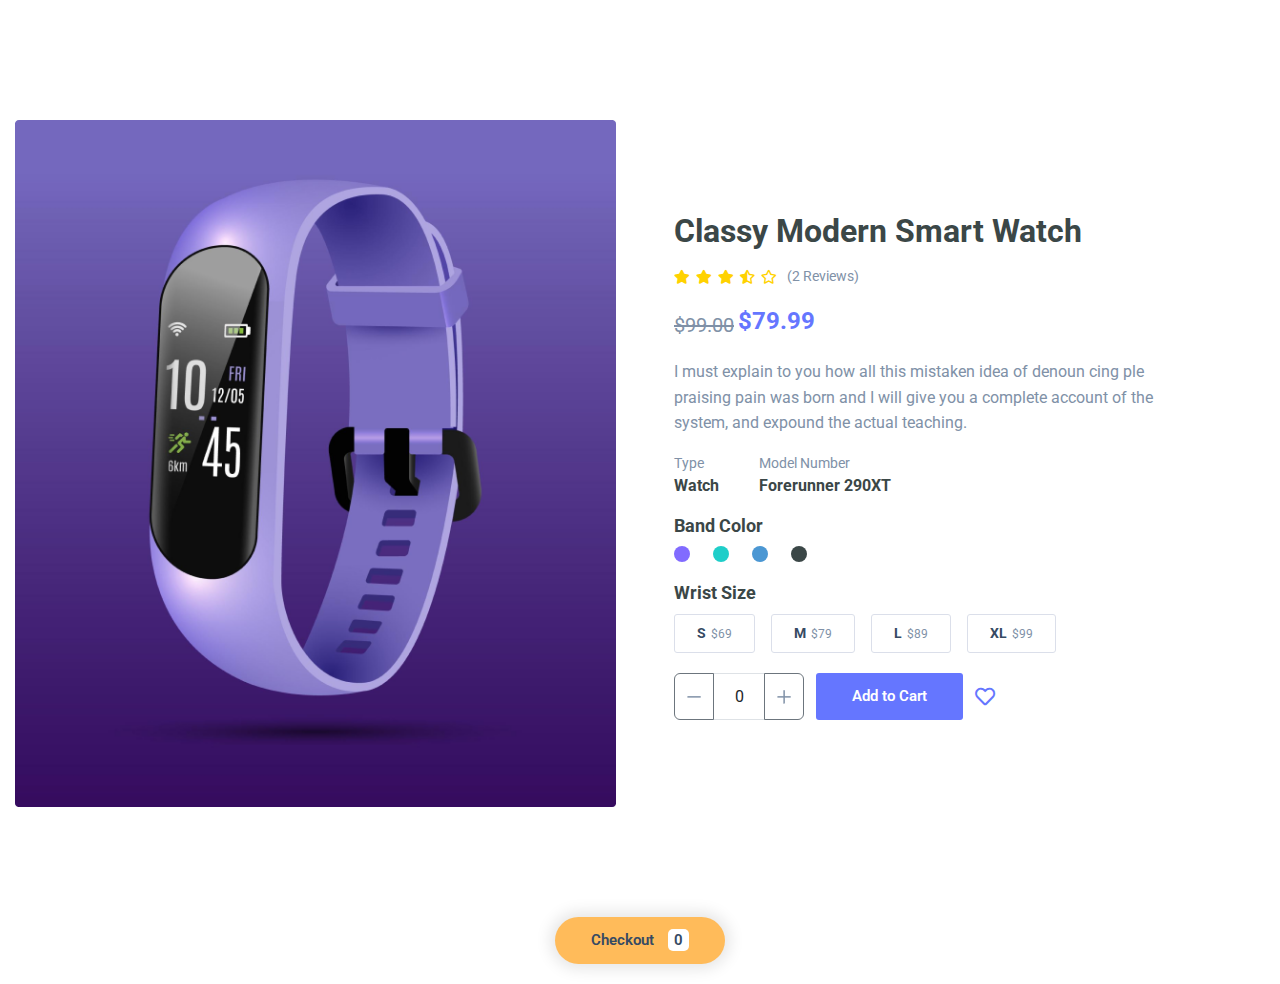
==== commit dfa71e95: "product thumbnail change on color selection" ====
--- a/product-details.html
+++ b/product-details.html
@@ -36,7 +36,8 @@
                     <div class="col-xl-6 col-lg-6 col-md-12">
                         <div class="product__thumb">
 
-                            <img class="img-fluid" src="assets/img/product/big-violet.png" alt="Product">
+                            <img id="productThumbnail" src="./assets/img/product/big-violet.png" alt="Product Thumbnail"
+                                class="img-fluid">
 
                         </div>
                     </div>
@@ -45,7 +46,7 @@
                         <div class="product__content">
 
                             <div class="product__content--name mb_10">
-                                <h2>Classy Modern Smart watch</h2>
+                                <h2>Classy Modern Smart Watch</h2>
                             </div>
 
                             <div class="product__content--rating-review">
@@ -56,7 +57,7 @@
                                     <i class="fas fa-star-half-alt"></i>
                                     <i class="far fa-star"></i>
                                 </div>
-                                <p class="review">(2 Review)</p>
+                                <p class="review">(2 Reviews)</p>
                             </div>
 
                             <div class="product__content--price mb_12">
@@ -82,52 +83,53 @@
                                 </div>
                             </div>
 
-                            <div class="product__content--brand-color">
+                            <div class="product__content--band-color mb_10">
                                 <h5>Band Color</h5>
                                 <div class="color-varient">
 
                                     <!-- Violet Color Option -->
                                     <input type="radio" class="btn-check" name="bandColor" id="colorViolet"
-                                        autocomplete="off" />
+                                        autocomplete="off">
                                     <label class="color-circle violet" for="colorViolet"></label>
 
                                     <!-- Cyan Color Option -->
                                     <input type="radio" class="btn-check" name="bandColor" id="colorCyan"
-                                        autocomplete="off" />
+                                        autocomplete="off">
                                     <label class="color-circle cyan" for="colorCyan"></label>
 
                                     <!-- Blue Color Option -->
                                     <input type="radio" class="btn-check" name="bandColor" id="colorBlue"
-                                        autocomplete="off" />
+                                        autocomplete="off">
                                     <label class="color-circle blue" for="colorBlue"></label>
 
                                     <!-- Black Color Option -->
                                     <input type="radio" class="btn-check" name="bandColor" id="colorBlack"
-                                        autocomplete="off" />
+                                        autocomplete="off">
                                     <label class="color-circle black" for="colorBlack"></label>
 
                                 </div>
                             </div>
 
-                            <div class="product__content--size-varient">
+                            <div class="product__content--size-varient mb_20">
                                 <h5>Wrist Size</h5>
                                 <div class="size-varient-all">
 
                                     <input type="radio" class="btn-check" name="bandSize" id="SSize" value="69"
-                                        autocomplete="off" />
-                                    <label class="size-varient-item" for="SSize"><strong>S</strong> $69</label>
+                                        autocomplete="off">
+                                    <label class="size-varient-item" for="SSize"><span>S</span> $69</label>
 
                                     <input type="radio" class="btn-check" name="bandSize" id="MSize" value="79"
-                                        autocomplete="off" />
-                                    <label class="size-varient-item" for="MSize"><strong>M</strong> $79</label>
+                                        autocomplete="off">
+                                    <label class="size-varient-item" for="MSize"><span>M</span> $79</label>
 
                                     <input type="radio" class="btn-check" name="bandSize" id="LSize" value="89"
-                                        autocomplete="off" />
-                                    <label class="size-varient-item" for="LSize"><strong>L</strong> $89</label>
+                                        autocomplete="off">
+                                    <label class="size-varient-item" for="LSize"><span>L</span> $89</label>
 
                                     <input type="radio" class="btn-check" name="bandSize" id="XLSize" value="99"
-                                        autocomplete="off" />
-                                    <label class="size-varient-item" for="XLSize"><strong>XL</strong> $99</label>
+                                        autocomplete="off">
+                                    <label class="size-varient-item" for="XLSize"><span>XL</span> $99</label>
+
                                 </div>
                             </div>
 
@@ -135,18 +137,18 @@
 
                             <div class="product__content--cart-action">
 
-                                <div class="input-group" style="width: 130px">
+                                <div class="input-group">
                                     <button class="btn btn-outline-secondary" type="button" id="decrement">
-                                        -
+                                        <img src="assets/img/icon/minus.png" alt="Minus">
                                     </button>
                                     <input type="text" class="form-control text-center" value="0" id="quantity"
-                                        readonly />
+                                        readonly>
                                     <button class="btn btn-outline-secondary" type="button" id="increment">
-                                        +
+                                        <img src="assets/img/icon/plus.png" alt="plus">
                                     </button>
                                 </div>
 
-                                <button class="ts-btn1">Add to Cart</button>
+                                <button class="ts-btn1 ml_12 mr_12">Add to Cart</button>
 
                                 <a class="heart d-flex align-items-center justify-content-center" href="#"><i
                                         class="far fa-heart"></i></a>
@@ -179,7 +181,7 @@
 
     <!-- JavaScript -->
     <script src="assets/js/bootstrap.bundle.min.js"></script>
-    <script src="assets/js/app.js"></script>
+    <script src="assets/js/main.js"></script>
 </body>
 
 </html>--- a/assets/css/style.css
+++ b/assets/css/style.css
@@ -109,28 +109,23 @@
 }
 .pageheader .banner-img3 {
   position: absolute;
-  bottom: 12%;
+  bottom: 15%;
   left: 14%;
   z-index: 1;
 }
 @media (max-width: 1199.98px) {
   .pageheader .banner-img3 {
-    bottom: 12%;
+    bottom: 15%;
     left: 8%;
   }
 }
 @media (max-width: 991.98px) {
   .pageheader .banner-img3 {
-    bottom: 12%;
-    left: 4%;
+    bottom: 15%;
+    left: 2%;
   }
 }
 @media (max-width: 767.98px) {
-  .pageheader .banner-img3 {
-    display: none;
-  }
-}
-@media (max-width: 575.98px) {
   .pageheader .banner-img3 {
     display: none;
   }
@@ -187,7 +182,169 @@
   color: #ffffff;
 }
 
-.ts-btn1 {
+.product--one {
+  position: relative;
+  padding-top: 120px;
+  padding-bottom: 20px;
+  z-index: 1;
+}
+.product--one .product__thumb img {
+  width: 100%;
+}
+.product--one .product__content {
+  margin-left: 10px;
+}
+@media (max-width: 991.98px) {
+  .product--one .product__content {
+    margin-left: 0;
+  }
+}
+.product--one .product__content--rating-review {
+  display: flex;
+  gap: 8px;
+}
+.product--one .product__content--rating-review .rating i {
+  color: #ffd200;
+  font-size: 14px;
+  margin-right: 2px;
+}
+.product--one .product__content--rating-review .review {
+  font-size: 14px;
+}
+.product--one .product__content--price {
+  display: flex;
+  align-items: center;
+  gap: 4px;
+}
+.product--one .product__content--price .old-price {
+  font-size: 20px;
+  color: #8091a7;
+  text-decoration: line-through;
+}
+.product--one .product__content--price .current-price {
+  color: #6576ff;
+  font-size: 24px;
+  font-weight: 700;
+}
+.product--one .product__content--description {
+  padding-right: 80px;
+}
+@media (max-width: 1199.98px) {
+  .product--one .product__content--description {
+    padding-right: 4px;
+  }
+}
+.product--one .product__content--type-model {
+  display: flex;
+  align-items: center;
+  gap: 40px;
+}
+.product--one .product__content--type-model .type p {
+  margin: 0;
+  font-size: 14px;
+}
+.product--one .product__content--type-model .type span {
+  margin: 0;
+  font-size: 16px;
+  font-weight: 700;
+}
+.product--one .product__content--type-model .model p {
+  margin: 0;
+  font-size: 14px;
+}
+.product--one .product__content--type-model .model span {
+  margin: 0;
+  font-size: 16px;
+  font-weight: 700;
+}
+.product--one .product__content--band-color {
+  position: relative;
+}
+.product--one .product__content--band-color h5 {
+  margin: 0;
+  margin-bottom: 6px;
+  font-size: 18px;
+  font-weight: 700;
+}
+.product--one .product__content--band-color .color-varient {
+  /* Color Variant specific styles */
+}
+.product--one .product__content--band-color .color-varient .color-circle {
+  width: 16px;
+  height: 16px;
+  border-radius: 50%;
+  display: inline-block;
+  cursor: pointer;
+  margin-right: 19px;
+  transition: border-color 0.3s ease;
+  position: relative;
+}
+.product--one .product__content--band-color .color-varient .color-circle::after {
+  position: absolute;
+  content: "";
+  width: 24px;
+  height: 24px;
+  border-radius: 50%;
+  display: inline-block;
+  cursor: pointer;
+  margin-right: 19px;
+  border: 2px solid transparent;
+  transition: border-color 0.3s ease;
+  top: 50%;
+  left: 50%;
+  transform: translate(-50%, -50%);
+}
+.product--one .product__content--band-color .color-varient .color-circle.black {
+  background: #3b4747;
+  color: #3b4747;
+}
+.product--one .product__content--band-color .color-varient .color-circle.blue {
+  background: #4b97d3;
+  color: #4b97d3;
+}
+.product--one .product__content--band-color .color-varient .color-circle.violet {
+  background: #816bff;
+  color: #816bff;
+}
+.product--one .product__content--band-color .color-varient .color-circle.cyan {
+  background: #1fcec9;
+  color: #1fcec9;
+}
+.product--one .product__content--band-color .color-varient .btn-check:checked + .color-circle::after {
+  border-color: currentColor;
+}
+.product--one .product__content--size-varient h5 {
+  font-size: 18px;
+  font-weight: 700;
+}
+.product--one .product__content--size-varient .size-varient-item {
+  font-size: 12px;
+  border: 1px solid #dbdfea;
+  margin-right: 12px;
+  padding: 8px 22px;
+  border-radius: 3px;
+  cursor: pointer;
+  color: #8091a7;
+}
+.product--one .product__content--size-varient span {
+  font-size: 14px;
+  font-weight: 700;
+  color: #364a63;
+  margin-right: 2px;
+}
+.product--one .product__content--size-varient .btn-check:checked + .size-varient-item {
+  border-color: #6576ff;
+}
+.product--one .product__content--size-varient .btn-check:checked + .size-varient-item span {
+  color: #6576ff;
+}
+.product--one .product__content--cart-action {
+  display: flex;
+}
+.product--one .product__content--cart-action .input-group {
+  width: 130px;
+}
+.product--one .product__content--cart-action .ts-btn1 {
   user-select: none;
   background: #6576ff none repeat scroll 0 0;
   border: medium none;
@@ -212,7 +369,7 @@
   overflow: hidden;
   z-index: 1;
 }
-.ts-btn1::before {
+.product--one .product__content--cart-action .ts-btn1::before {
   content: "";
   position: absolute;
   left: -90px;
@@ -226,14 +383,13 @@
   -o-transition: all 0.4s ease-in-out;
   transition: all 0.4s ease-in-out;
 }
-.ts-btn1:hover {
+.product--one .product__content--cart-action .ts-btn1:hover {
   background: transparent;
 }
-.ts-btn1:hover::before {
+.product--one .product__content--cart-action .ts-btn1:hover::before {
   top: -10px;
 }
-
-.ts-btn2 {
+.product--one .product__content--cart-action .ts-btn2 {
   user-select: none;
   background: #ffbb5a none repeat scroll 0 0;
   border: medium none;
@@ -258,7 +414,7 @@
   overflow: hidden;
   z-index: 1;
 }
-.ts-btn2::before {
+.product--one .product__content--cart-action .ts-btn2::before {
   content: "";
   position: absolute;
   left: -90px;
@@ -272,91 +428,17 @@
   -o-transition: all 0.4s ease-in-out;
   transition: all 0.4s ease-in-out;
 }
-.ts-btn2:hover {
+.product--one .product__content--cart-action .ts-btn2:hover {
   background: transparent;
   color: #ffffff;
 }
-.ts-btn2:hover::before {
+.product--one .product__content--cart-action .ts-btn2:hover::before {
   top: -10px;
 }
-
-.product--one {
-  position: relative;
-  padding-top: 120px;
-  padding-bottom: 20px;
-  z-index: 1;
-}
-.product--one .product__thumb img {
-  width: 100%;
-}
-.product--one .product__content {
-  margin-left: 10px;
-}
-@media (max-width: 991.98px) {
-  .product--one .product__content {
-    margin-left: 0;
-  }
-}
-.product--one .product__content--rating-review {
-  display: flex;
-  gap: 8px;
-}
-.product--one .product__content--rating-review .rating i {
-  color: #ffd200;
-  font-size: 14px;
-  margin-right: 2px;
-}
-.product--one .product__content--rating-review .review {
-  font-size: 14px;
-}
-.product--one .product__content--price {
-  display: flex;
-  align-items: center;
-  gap: 4px;
-}
-.product--one .product__content--price .old-price {
+.product--one .product__content--cart-action .heart i {
+  color: #6576ff;
   font-size: 20px;
-  color: #8091a7;
-  text-decoration: line-through;
-}
-.product--one .product__content--price .current-price {
-  color: #6576ff;
-  font-size: 24px;
-  font-weight: 700;
-}
-.product--one .product__content--description {
-  padding-right: 80px;
-}
-@media (max-width: 1199.98px) {
-  .product--one .product__content--description {
-    padding-right: 4px;
-  }
-}
-.product--one .product__content--type-model {
-  display: flex;
-  align-items: center;
-  gap: 40px;
-}
-.product--one .product__content--type-model .type p {
-  margin: 0;
-  font-size: 14px;
-}
-.product--one .product__content--type-model .type span {
-  margin: 0;
-  font-size: 16px;
-  font-weight: 700;
-}
-.product--one .product__content--type-model .model p {
-  margin: 0;
-  font-size: 14px;
-}
-.product--one .product__content--type-model .model span {
-  margin: 0;
-  font-size: 16px;
-  font-weight: 700;
-}
-.product--one .product__content--cart-action {
-  display: flex;
+  font-weight: 500;
 }
 .product--one .product-checkout-btn .ts-btn2 {
   user-select: none;
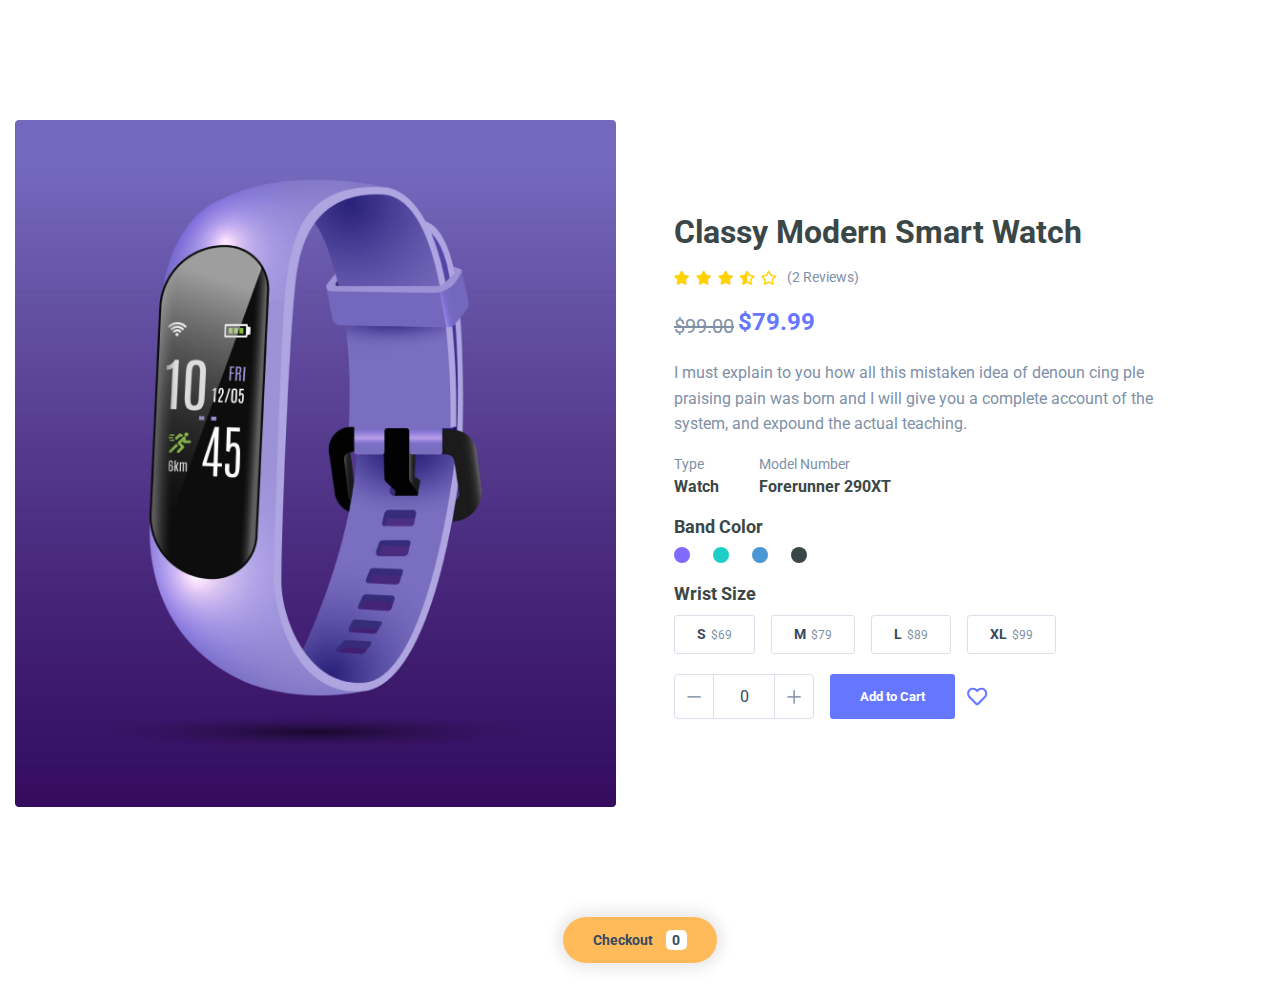
==== commit d72e16a5: "cart modal completed" ====
--- a/product-details.html
+++ b/product-details.html
@@ -138,17 +138,17 @@
                             <div class="product__content--cart-action">
 
                                 <div class="input-group">
-                                    <button class="btn btn-outline-secondary" type="button" id="decrement">
+                                    <button class="ts-btn-decrement" type="button" id="decrement">
                                         <img src="assets/img/icon/minus.png" alt="Minus">
                                     </button>
-                                    <input type="text" class="form-control text-center" value="0" id="quantity"
-                                        readonly>
-                                    <button class="btn btn-outline-secondary" type="button" id="increment">
+                                    <input type="text" class="form-control text-center ts-btn-quantity" value="0"
+                                        id="quantity" readonly>
+                                    <button class="ts-btn-increment" type="button" id="increment">
                                         <img src="assets/img/icon/plus.png" alt="plus">
                                     </button>
                                 </div>
 
-                                <button class="ts-btn1 ml_12 mr_12">Add to Cart</button>
+                                <button class="ts-btn1 ml_16 mr_12">Add to Cart</button>
 
                                 <a class="heart d-flex align-items-center justify-content-center" href="#"><i
                                         class="far fa-heart"></i></a>
@@ -177,6 +177,55 @@
         </section>
         <!-- ==========Product Section Ends Here========== -->
 
+        <!-- ==========Cart Modal Starts Here========== -->
+        <div class="product product--modal">
+            <div class="modal fade" id="cartModal" tabindex="-1" aria-labelledby="cartModalLabel" aria-hidden="true">
+                <div class="modal-dialog modal-lg">
+                    <div class="modal-content">
+                        <div class="modal-body">
+                            <h5 class="modal-title" id="cartModalLabel">Your Cart</h5>
+
+                            <!-- Cart Table -->
+                            <table class="table" id="cartTable">
+                                <thead>
+                                    <tr>
+                                        <th>Item</th>
+                                        <th>Color</th>
+                                        <th>Size</th>
+                                        <th>Qnt</th>
+                                        <th>Price</th>
+                                    </tr>
+                                </thead>
+                                <tbody id="cartBody">
+                                    <tr id="emptyCartMessage">
+                                        <td colspan="5" class="text-center">Your cart is empty.</td>
+                                    </tr>
+                                </tbody>
+                                <tfoot id="cartFooter">
+                                    <tr>
+                                        <td colspan="3">Total</td>
+                                        <td id="cartTotalQuantity">0</td>
+                                        <td id="cartTotalPrice">$0.00</td>
+                                    </tr>
+                                </tfoot>
+                            </table>
+
+                            <!-- Buttons -->
+                            <div class="d-flex justify-content-end gap-4">
+                                <button type="button" class="btn continue-shop-btn" data-bs-dismiss="modal">
+                                    Continue Shopping
+                                </button>
+                                <button type="button" class="btn modal-checkout-btn" id="checkoutButton">
+                                    Checkout
+                                </button>
+                            </div>
+                        </div>
+                    </div>
+                </div>
+            </div>
+        </div>
+        <!-- ==========Cart Modal Ends Here========== -->
+
     </main>
 
     <!-- JavaScript -->
--- a/assets/css/style.css
+++ b/assets/css/style.css
@@ -326,6 +326,11 @@
   cursor: pointer;
   color: #8091a7;
 }
+@media (max-width: 449.98px) {
+  .product--one .product__content--size-varient .size-varient-item {
+    margin-bottom: 12px;
+  }
+}
 .product--one .product__content--size-varient span {
   font-size: 14px;
   font-weight: 700;
@@ -342,7 +347,27 @@
   display: flex;
 }
 .product--one .product__content--cart-action .input-group {
-  width: 130px;
+  width: 140px;
+}
+.product--one .product__content--cart-action .input-group .ts-btn-decrement {
+  background: #ffffff;
+  border: 1px solid #dbdfea;
+  border-top-left-radius: 4px;
+  border-bottom-left-radius: 4px;
+  width: 40px;
+}
+.product--one .product__content--cart-action .input-group .ts-btn-quantity {
+  color: #364a63;
+  background: #ffffff;
+  border: 1px solid #dbdfea;
+  width: 60px;
+}
+.product--one .product__content--cart-action .input-group .ts-btn-increment {
+  background: #ffffff;
+  border: 1px solid #dbdfea;
+  border-top-right-radius: 4px;
+  border-bottom-right-radius: 4px;
+  width: 40px;
 }
 .product--one .product__content--cart-action .ts-btn1 {
   user-select: none;
@@ -352,16 +377,14 @@
   color: #ffffff;
   cursor: pointer;
   display: inline-block;
-  font-size: 15px;
-  font-weight: 600;
+  font-size: 13px;
+  font-weight: 700;
   letter-spacing: 0;
   line-height: 1;
-  margin-bottom: 0px;
-  padding: 16px 36px;
+  margin-bottom: 0;
+  padding: 16px 30px;
   text-align: center;
   touch-action: manipulation;
-  -webkit-transition: all 0.4s ease-in-out;
-  -o-transition: all 0.4s ease-in-out;
   transition: all 0.4s ease-in-out;
   vertical-align: middle;
   white-space: nowrap;
@@ -373,66 +396,18 @@
   content: "";
   position: absolute;
   left: -90px;
-  top: -135%;
+  top: -140%;
   width: 190%;
-  height: 135%;
+  height: 140%;
   background: #0f002b;
   z-index: -1;
-  border-radius: 20%;
-  -webkit-transition: all 0.4s ease-in-out;
-  -o-transition: all 0.4s ease-in-out;
+  border-radius: 10%;
   transition: all 0.4s ease-in-out;
 }
 .product--one .product__content--cart-action .ts-btn1:hover {
   background: transparent;
 }
 .product--one .product__content--cart-action .ts-btn1:hover::before {
-  top: -10px;
-}
-.product--one .product__content--cart-action .ts-btn2 {
-  user-select: none;
-  background: #ffbb5a none repeat scroll 0 0;
-  border: medium none;
-  border-radius: 80px;
-  color: #364a63;
-  cursor: pointer;
-  display: inline-block;
-  font-size: 15px;
-  font-weight: 600;
-  letter-spacing: 0;
-  line-height: 1;
-  margin-bottom: 0px;
-  padding: 16px 36px;
-  text-align: center;
-  touch-action: manipulation;
-  -webkit-transition: all 0.4s ease-in-out;
-  -o-transition: all 0.4s ease-in-out;
-  transition: all 0.4s ease-in-out;
-  vertical-align: middle;
-  white-space: nowrap;
-  position: relative;
-  overflow: hidden;
-  z-index: 1;
-}
-.product--one .product__content--cart-action .ts-btn2::before {
-  content: "";
-  position: absolute;
-  left: -90px;
-  top: -135%;
-  width: 190%;
-  height: 135%;
-  background: #0f002b;
-  z-index: -1;
-  border-radius: 20%;
-  -webkit-transition: all 0.4s ease-in-out;
-  -o-transition: all 0.4s ease-in-out;
-  transition: all 0.4s ease-in-out;
-}
-.product--one .product__content--cart-action .ts-btn2:hover {
-  background: transparent;
-  color: #ffffff;
-}
-.product--one .product__content--cart-action .ts-btn2:hover::before {
   top: -10px;
 }
 .product--one .product__content--cart-action .heart i {
@@ -449,16 +424,14 @@
   box-shadow: 0px 0px 15px 5px rgba(0, 0, 0, 0.1);
   cursor: pointer;
   display: inline-block;
-  font-size: 15px;
-  font-weight: 600;
+  font-size: 14px;
+  font-weight: 700;
   letter-spacing: 0;
   line-height: 1;
-  margin-bottom: 0px;
-  padding: 16px 36px;
+  margin-bottom: 0;
+  padding: 16px 30px;
   text-align: center;
   touch-action: manipulation;
-  -webkit-transition: all 0.4s ease-in-out;
-  -o-transition: all 0.4s ease-in-out;
   transition: all 0.4s ease-in-out;
   vertical-align: middle;
   white-space: nowrap;
@@ -470,14 +443,12 @@
   content: "";
   position: absolute;
   left: -90px;
-  top: -135%;
+  top: -140%;
   width: 190%;
-  height: 135%;
+  height: 140%;
   background: #0f002b;
   z-index: -1;
   border-radius: 20%;
-  -webkit-transition: all 0.4s ease-in-out;
-  -o-transition: all 0.4s ease-in-out;
   transition: all 0.4s ease-in-out;
 }
 .product--one .product-checkout-btn .ts-btn2:hover {
@@ -492,11 +463,44 @@
   top: -10px;
 }
 .product--one .product-checkout-btn .ts-btn2 .count {
-  padding: 2px 6px;
+  padding: 2px 6.5px 2px 6px;
   background: #ffffff;
   border-radius: 5px;
+  font-size: 14px;
+  font-weight: 700;
   margin-left: 10px;
   transition: all 0.4s ease-in-out;
+}
+.product--modal .continue-shop-btn {
+  color: #364a63;
+  font-size: 14px;
+  font-weight: 700;
+  border-radius: 3px;
+  padding: 10px 22px;
+  outline: 1px solid #dbdfea;
+}
+.product--modal .modal-checkout-btn {
+  user-select: none;
+  background: #6576ff none repeat scroll 0 0;
+  border: medium none;
+  border-radius: 3px;
+  color: #ffffff;
+  cursor: pointer;
+  display: inline-block;
+  font-size: 14px;
+  font-weight: 700;
+  letter-spacing: 0;
+  line-height: 1;
+  margin-bottom: 0;
+  padding: 10px 22px;
+  text-align: center;
+  touch-action: manipulation;
+  transition: all 0.4s ease-in-out;
+  vertical-align: middle;
+  white-space: nowrap;
+  position: relative;
+  overflow: hidden;
+  z-index: 1;
 }
 .product--index {
   position: relative;
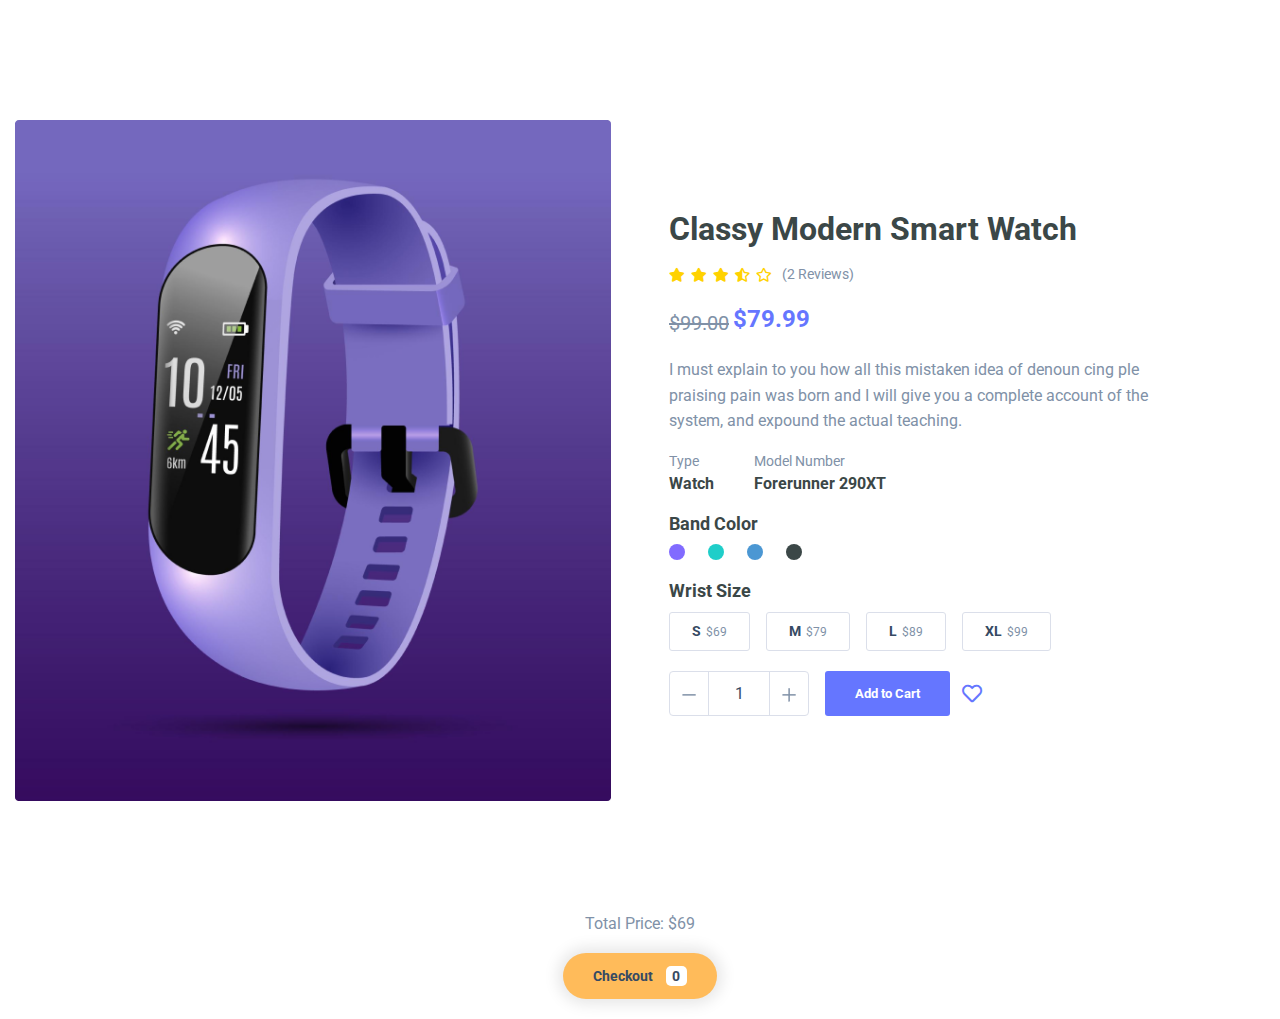
==== commit 0a1d1e2f: "add to cart and checkout functionality completed" ====
--- a/product-details.html
+++ b/product-details.html
@@ -46,7 +46,7 @@
                         <div class="product__content">
 
                             <div class="product__content--name mb_10">
-                                <h2>Classy Modern Smart Watch</h2>
+                                <h2 class="product-title">Classy Modern Smart Watch</h2>
                             </div>
 
                             <div class="product__content--rating-review">
@@ -133,7 +133,6 @@
                                 </div>
                             </div>
 
-                            <!-- <p>Total Price: <span id="totalPrice">$69</span></p> -->
 
                             <div class="product__content--cart-action">
 
@@ -141,14 +140,14 @@
                                     <button class="ts-btn-decrement" type="button" id="decrement">
                                         <img src="assets/img/icon/minus.png" alt="Minus">
                                     </button>
-                                    <input type="text" class="form-control text-center ts-btn-quantity" value="0"
+                                    <input type="text" class="form-control text-center ts-btn-quantity" value="1"
                                         id="quantity" readonly>
                                     <button class="ts-btn-increment" type="button" id="increment">
                                         <img src="assets/img/icon/plus.png" alt="plus">
                                     </button>
                                 </div>
 
-                                <button class="ts-btn1 ml_16 mr_12">Add to Cart</button>
+                                <button class="ts-btn1 add-to-cart-btn ml_16 mr_12">Add to Cart</button>
 
                                 <a class="heart d-flex align-items-center justify-content-center" href="#"><i
                                         class="far fa-heart"></i></a>
@@ -163,6 +162,10 @@
                 <div class="row">
 
                     <div class="col-xl-12">
+                        <div class="product-total-price text-center">
+                            <p>Total Price: <span id="totalPrice">$69</span></p>
+                        </div>
+
                         <div class="product-checkout-btn text-center">
                             <button class="ts-btn2 btn-checkout" data-bs-toggle="modal" data-bs-target="#cartModal">
                                 Checkout <span id="total_item" class="count">0</span>
@@ -183,33 +186,35 @@
                 <div class="modal-dialog modal-lg">
                     <div class="modal-content">
                         <div class="modal-body">
-                            <h5 class="modal-title" id="cartModalLabel">Your Cart</h5>
+                            <h5 class="modal-title mb_10" id="cartModalLabel">Your Cart</h5>
 
                             <!-- Cart Table -->
-                            <table class="table" id="cartTable">
-                                <thead>
-                                    <tr>
-                                        <th>Item</th>
-                                        <th>Color</th>
-                                        <th>Size</th>
-                                        <th>Qnt</th>
-                                        <th>Price</th>
-                                    </tr>
-                                </thead>
-                                <tbody id="cartBody">
-                                    <tr id="emptyCartMessage">
-                                        <td colspan="5" class="text-center">Your cart is empty.</td>
-                                    </tr>
-                                </tbody>
-                                <tfoot id="cartFooter">
-                                    <tr>
-                                        <td colspan="3">Total</td>
-                                        <td id="cartTotalQuantity">0</td>
-                                        <td id="cartTotalPrice">$0.00</td>
-                                    </tr>
-                                </tfoot>
-                            </table>
-
+
+                            <div class="table-responsive">
+                                <table class="table" id="cartTable">
+                                    <thead>
+                                        <tr>
+                                            <th>Item</th>
+                                            <th>Color</th>
+                                            <th>Size</th>
+                                            <th>Qnt</th>
+                                            <th>Price</th>
+                                        </tr>
+                                    </thead>
+                                    <tbody id="cartBody">
+                                        <tr id="emptyCartMessage">
+                                            <td colspan="5" class="text-center">Your cart is empty!</td>
+                                        </tr>
+                                    </tbody>
+                                    <tfoot id="cartFooter">
+                                        <tr>
+                                            <td colspan="3">Total</td>
+                                            <td id="cartTotalQuantity">0</td>
+                                            <td id="cartTotalPrice">$0.00</td>
+                                        </tr>
+                                    </tfoot>
+                                </table>
+                            </div>
                             <!-- Buttons -->
                             <div class="d-flex justify-content-end gap-4">
                                 <button type="button" class="btn continue-shop-btn" data-bs-dismiss="modal">
@@ -223,8 +228,7 @@
                     </div>
                 </div>
             </div>
-        </div>
-        <!-- ==========Cart Modal Ends Here========== -->
+            <!-- ==========Cart Modal Ends Here========== -->
 
     </main>
 
--- a/assets/css/style.css
+++ b/assets/css/style.css
@@ -5,6 +5,26 @@
    File Description: Main CSS file of the template
 */
 @import url("https://fonts.googleapis.com/css2?family=Roboto:ital,wght@0,100;0,300;0,400;0,500;0,700;0,900;1,100;1,300;1,400;1,500;1,700;1,900&display=swap");
+@keyframes downup {
+  0% {
+    -webkit-transform: translateY(-12px);
+    transform: translateY(-12px);
+  }
+  100% {
+    -webkit-transform: translateY(12px);
+    transform: translateY(12px);
+  }
+}
+@-webkit-keyframes downup {
+  0% {
+    -webkit-transform: translateY(-12px);
+    transform: translateY(-12px);
+  }
+  100% {
+    -webkit-transform: translateY(12px);
+    transform: translateY(12px);
+  }
+}
 body {
   font-family: "roboto", sans-serif;
   overflow-x: hidden;
@@ -101,6 +121,8 @@
   top: 32%;
   right: 14%;
   z-index: -1;
+  animation: downup 5s infinite ease-in-out alternate;
+  -webkit-animation: downup 5s infinite ease-in-out alternate;
 }
 @media (max-width: 991.98px) {
   .pageheader .banner-img2 {
@@ -112,6 +134,8 @@
   bottom: 15%;
   left: 14%;
   z-index: 1;
+  animation: downup 3s infinite ease-in-out alternate;
+  -webkit-animation: downup 3s infinite ease-in-out alternate;
 }
 @media (max-width: 1199.98px) {
   .pageheader .banner-img3 {
@@ -132,7 +156,7 @@
 }
 .pageheader .banner-img4 {
   position: absolute;
-  top: 10%;
+  top: -8%;
   left: -6%;
   z-index: -1;
 }
@@ -188,11 +212,19 @@
   padding-bottom: 20px;
   z-index: 1;
 }
+.product--one .product__thumb {
+  margin-right: 5px;
+}
+@media (max-width: 991.98px) {
+  .product--one .product__thumb {
+    margin-right: 0;
+  }
+}
 .product--one .product__thumb img {
   width: 100%;
 }
 .product--one .product__content {
-  margin-left: 10px;
+  margin-left: 5px;
 }
 @media (max-width: 991.98px) {
   .product--one .product__content {
@@ -265,9 +297,6 @@
   margin-bottom: 6px;
   font-size: 18px;
   font-weight: 700;
-}
-.product--one .product__content--band-color .color-varient {
-  /* Color Variant specific styles */
 }
 .product--one .product__content--band-color .color-varient .color-circle {
   width: 16px;
@@ -471,13 +500,62 @@
   margin-left: 10px;
   transition: all 0.4s ease-in-out;
 }
+.product--modal .modal-content {
+  position: relative;
+  max-width: 650px;
+  border-radius: 20px;
+  padding: 20px;
+}
+.product--modal .modal-title {
+  font-size: 22px;
+  font-weight: 700;
+}
+.product--modal th {
+  font-size: 14px;
+  color: #8091a7;
+}
 .product--modal .continue-shop-btn {
+  user-select: none;
+  background: transparent;
+  outline: 1px solid #dbdfea;
+  border: medium none;
+  border-radius: 3px;
   color: #364a63;
-  font-size: 14px;
-  font-weight: 700;
-  border-radius: 3px;
-  padding: 10px 22px;
-  outline: 1px solid #dbdfea;
+  cursor: pointer;
+  display: inline-block;
+  font-size: 13px;
+  font-weight: 700;
+  letter-spacing: 0;
+  line-height: 1;
+  margin-bottom: 0;
+  padding: 12px 24px;
+  text-align: center;
+  touch-action: manipulation;
+  transition: all 0.4s ease-in-out;
+  vertical-align: middle;
+  white-space: nowrap;
+  position: relative;
+  overflow: hidden;
+  z-index: 1;
+}
+.product--modal .continue-shop-btn::before {
+  content: "";
+  position: absolute;
+  left: -90px;
+  top: -140%;
+  width: 190%;
+  height: 140%;
+  background: #0f002b;
+  z-index: -1;
+  border-radius: 10%;
+  transition: all 0.4s ease-in-out;
+}
+.product--modal .continue-shop-btn:hover {
+  background: transparent;
+  color: #ffffff;
+}
+.product--modal .continue-shop-btn:hover::before {
+  top: -10px;
 }
 .product--modal .modal-checkout-btn {
   user-select: none;
@@ -487,12 +565,12 @@
   color: #ffffff;
   cursor: pointer;
   display: inline-block;
-  font-size: 14px;
+  font-size: 13px;
   font-weight: 700;
   letter-spacing: 0;
   line-height: 1;
   margin-bottom: 0;
-  padding: 10px 22px;
+  padding: 12px 24px;
   text-align: center;
   touch-action: manipulation;
   transition: all 0.4s ease-in-out;
@@ -501,6 +579,24 @@
   position: relative;
   overflow: hidden;
   z-index: 1;
+}
+.product--modal .modal-checkout-btn::before {
+  content: "";
+  position: absolute;
+  left: -90px;
+  top: -140%;
+  width: 190%;
+  height: 140%;
+  background: #0f002b;
+  z-index: -1;
+  border-radius: 10%;
+  transition: all 0.4s ease-in-out;
+}
+.product--modal .modal-checkout-btn:hover {
+  background: transparent;
+}
+.product--modal .modal-checkout-btn:hover::before {
+  top: -10px;
 }
 .product--index {
   position: relative;
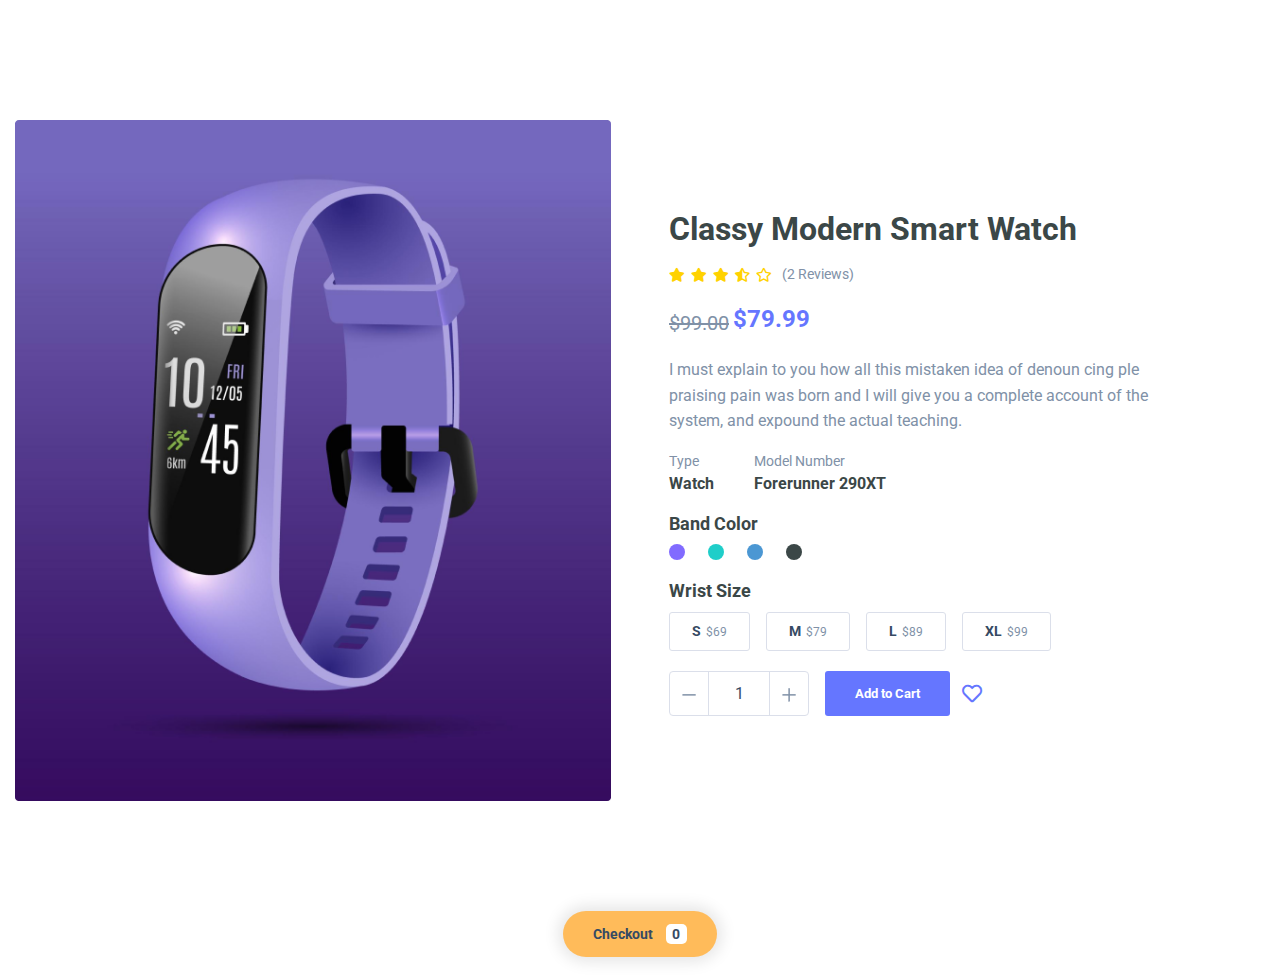
==== commit 997bc5ad: "responsive completed" ====
--- a/product-details.html
+++ b/product-details.html
@@ -30,25 +30,19 @@
         <!-- ==========Product Section Starts Here========== -->
         <section class="product product--one">
             <div class="container">
-
                 <div class="row g-5  mb_110">
-
                     <div class="col-xl-6 col-lg-6 col-md-12">
                         <div class="product__thumb">
 
                             <img id="productThumbnail" src="./assets/img/product/big-violet.png" alt="Product Thumbnail"
                                 class="img-fluid">
-
                         </div>
                     </div>
-
                     <div class="col-xl-6 col-lg-6 col-md-12 d-flex align-items-center">
                         <div class="product__content">
-
                             <div class="product__content--name mb_10">
                                 <h2 class="product-title">Classy Modern Smart Watch</h2>
                             </div>
-
                             <div class="product__content--rating-review">
                                 <div class="rating">
                                     <i class="fas fa-star"></i>
@@ -59,83 +53,56 @@
                                 </div>
                                 <p class="review">(2 Reviews)</p>
                             </div>
-
                             <div class="product__content--price mb_12">
                                 <span class="old-price">$99.00</span>
                                 <h3 class="current-price">$79.99</h3>
                             </div>
-
                             <div class="product__content--description mb_14">
                                 <p>I must explain to you how all this mistaken idea of denoun cing ple praising pain was
                                     born and I will give you a
                                     complete account of the system, and expound the actual teaching.</p>
                             </div>
-
                             <div class="product__content--type-model mb_14">
                                 <div class="type">
                                     <p>Type</p>
                                     <span>Watch</span>
                                 </div>
-
                                 <div class="model">
                                     <p>Model Number</p>
                                     <span>Forerunner 290XT</span>
                                 </div>
                             </div>
-
                             <div class="product__content--band-color mb_10">
                                 <h5>Band Color</h5>
                                 <div class="color-varient">
-
                                     <!-- Violet Color Option -->
-                                    <input type="radio" class="btn-check" name="bandColor" id="colorViolet"
-                                        autocomplete="off">
+                                    <input type="radio" class="btn-check" name="bandColor" id="colorViolet">
                                     <label class="color-circle violet" for="colorViolet"></label>
-
                                     <!-- Cyan Color Option -->
-                                    <input type="radio" class="btn-check" name="bandColor" id="colorCyan"
-                                        autocomplete="off">
+                                    <input type="radio" class="btn-check" name="bandColor" id="colorCyan">
                                     <label class="color-circle cyan" for="colorCyan"></label>
-
                                     <!-- Blue Color Option -->
-                                    <input type="radio" class="btn-check" name="bandColor" id="colorBlue"
-                                        autocomplete="off">
+                                    <input type="radio" class="btn-check" name="bandColor" id="colorBlue">
                                     <label class="color-circle blue" for="colorBlue"></label>
-
                                     <!-- Black Color Option -->
-                                    <input type="radio" class="btn-check" name="bandColor" id="colorBlack"
-                                        autocomplete="off">
+                                    <input type="radio" class="btn-check" name="bandColor" id="colorBlack">
                                     <label class="color-circle black" for="colorBlack"></label>
-
                                 </div>
                             </div>
-
                             <div class="product__content--size-varient mb_20">
                                 <h5>Wrist Size</h5>
                                 <div class="size-varient-all">
-
-                                    <input type="radio" class="btn-check" name="bandSize" id="SSize" value="69"
-                                        autocomplete="off">
+                                    <input type="radio" class="btn-check" name="bandSize" id="SSize" value="69">
                                     <label class="size-varient-item" for="SSize"><span>S</span> $69</label>
-
-                                    <input type="radio" class="btn-check" name="bandSize" id="MSize" value="79"
-                                        autocomplete="off">
+                                    <input type="radio" class="btn-check" name="bandSize" id="MSize" value="79">
                                     <label class="size-varient-item" for="MSize"><span>M</span> $79</label>
-
-                                    <input type="radio" class="btn-check" name="bandSize" id="LSize" value="89"
-                                        autocomplete="off">
+                                    <input type="radio" class="btn-check" name="bandSize" id="LSize" value="89">
                                     <label class="size-varient-item" for="LSize"><span>L</span> $89</label>
-
-                                    <input type="radio" class="btn-check" name="bandSize" id="XLSize" value="99"
-                                        autocomplete="off">
+                                    <input type="radio" class="btn-check" name="bandSize" id="XLSize" value="99">
                                     <label class="size-varient-item" for="XLSize"><span>XL</span> $99</label>
-
                                 </div>
                             </div>
-
-
                             <div class="product__content--cart-action">
-
                                 <div class="input-group">
                                     <button class="ts-btn-decrement" type="button" id="decrement">
                                         <img src="assets/img/icon/minus.png" alt="Minus">
@@ -146,36 +113,27 @@
                                         <img src="assets/img/icon/plus.png" alt="plus">
                                     </button>
                                 </div>
-
-                                <button class="ts-btn1 add-to-cart-btn ml_16 mr_12">Add to Cart</button>
-
+                                <button id="cart-button" class="ts-btn1 add-to-cart-btn ml_16 mr_12">Add to
+                                    Cart</button>
                                 <a class="heart d-flex align-items-center justify-content-center" href="#"><i
                                         class="far fa-heart"></i></a>
-
                             </div>
-
+                            <div class="product__content--total-price mt_18">
+                                <h6>Total Price: <span id="totalPrice">$69</span></h6>
+                            </div>
                         </div>
                     </div>
-
                 </div>
-
                 <div class="row">
-
                     <div class="col-xl-12">
-                        <div class="product-total-price text-center">
-                            <p>Total Price: <span id="totalPrice">$69</span></p>
-                        </div>
-
                         <div class="product-checkout-btn text-center">
-                            <button class="ts-btn2 btn-checkout" data-bs-toggle="modal" data-bs-target="#cartModal">
+                            <button id="btn-checkout" class="ts-btn2 btn-checkout" data-bs-toggle="modal"
+                                data-bs-target="#cartModal">
                                 Checkout <span id="total_item" class="count">0</span>
                             </button>
                         </div>
                     </div>
-
                 </div>
-
-
             </div>
         </section>
         <!-- ==========Product Section Ends Here========== -->
@@ -187,9 +145,7 @@
                     <div class="modal-content">
                         <div class="modal-body">
                             <h5 class="modal-title mb_10" id="cartModalLabel">Your Cart</h5>
-
                             <!-- Cart Table -->
-
                             <div class="table-responsive">
                                 <table class="table" id="cartTable">
                                     <thead>
@@ -203,7 +159,7 @@
                                     </thead>
                                     <tbody id="cartBody">
                                         <tr id="emptyCartMessage">
-                                            <td colspan="5" class="text-center">Your cart is empty!</td>
+                                            <td colspan="5" class="text-center p-4">Your cart is empty!</td>
                                         </tr>
                                     </tbody>
                                     <tfoot id="cartFooter">
@@ -228,7 +184,8 @@
                     </div>
                 </div>
             </div>
-            <!-- ==========Cart Modal Ends Here========== -->
+        </div>
+        <!-- ==========Cart Modal Ends Here========== -->
 
     </main>
 
--- a/assets/css/style.css
+++ b/assets/css/style.css
@@ -159,6 +159,8 @@
   top: -8%;
   left: -6%;
   z-index: -1;
+  animation: downup 8s infinite ease-in-out alternate;
+  -webkit-animation: downup 8s infinite ease-in-out alternate;
 }
 @media (max-width: 1199.98px) {
   .pageheader .banner-img4 {
@@ -444,6 +446,9 @@
   font-size: 20px;
   font-weight: 500;
 }
+.product--one .product__content--total-price {
+  display: none;
+}
 .product--one .product-checkout-btn .ts-btn2 {
   user-select: none;
   background: #ffbb5a none repeat scroll 0 0;
@@ -513,6 +518,27 @@
 .product--modal th {
   font-size: 14px;
   color: #8091a7;
+}
+.product--modal tbody td {
+  padding: 20px 0 10px 0;
+}
+.product--modal tbody td p.item-name {
+  visibility: visible;
+  opacity: 1;
+}
+@media (max-width: 991.98px) {
+  .product--modal tbody td {
+    padding: 20px 0 10px 0;
+    margin: 0;
+  }
+  .product--modal tbody td p.item-name {
+    display: none !important;
+    visibility: hidden;
+    opacity: 0;
+  }
+}
+.product--modal tfoot {
+  border-bottom: 1px solid transparent;
 }
 .product--modal .continue-shop-btn {
   user-select: none;
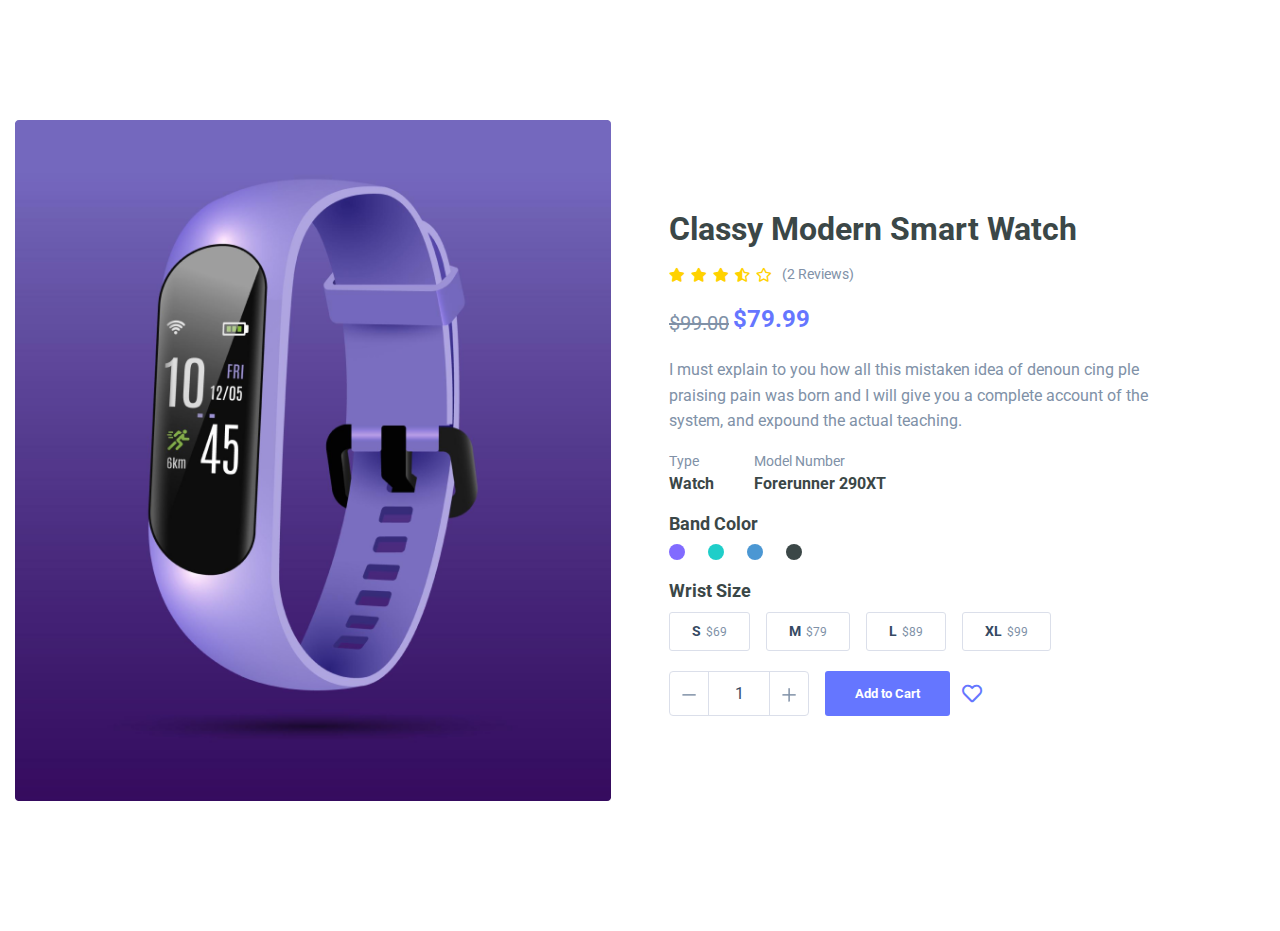
==== commit 0ce8b1ec: "floating checkout button completed" ====
--- a/product-details.html
+++ b/product-details.html
@@ -127,7 +127,7 @@
                 <div class="row">
                     <div class="col-xl-12">
                         <div class="product-checkout-btn text-center">
-                            <button id="btn-checkout" class="ts-btn2 btn-checkout" data-bs-toggle="modal"
+                            <button id="btn-checkout" class="ts-btn2 btn-checkout hidden" data-bs-toggle="modal"
                                 data-bs-target="#cartModal">
                                 Checkout <span id="total_item" class="count">0</span>
                             </button>
--- a/assets/css/style.css
+++ b/assets/css/style.css
@@ -505,11 +505,15 @@
   margin-left: 10px;
   transition: all 0.4s ease-in-out;
 }
+.product--one .product-checkout-btn .hidden {
+  display: none;
+}
 .product--modal .modal-content {
   position: relative;
   max-width: 650px;
   border-radius: 20px;
   padding: 20px;
+  margin: auto;
 }
 .product--modal .modal-title {
   font-size: 22px;
